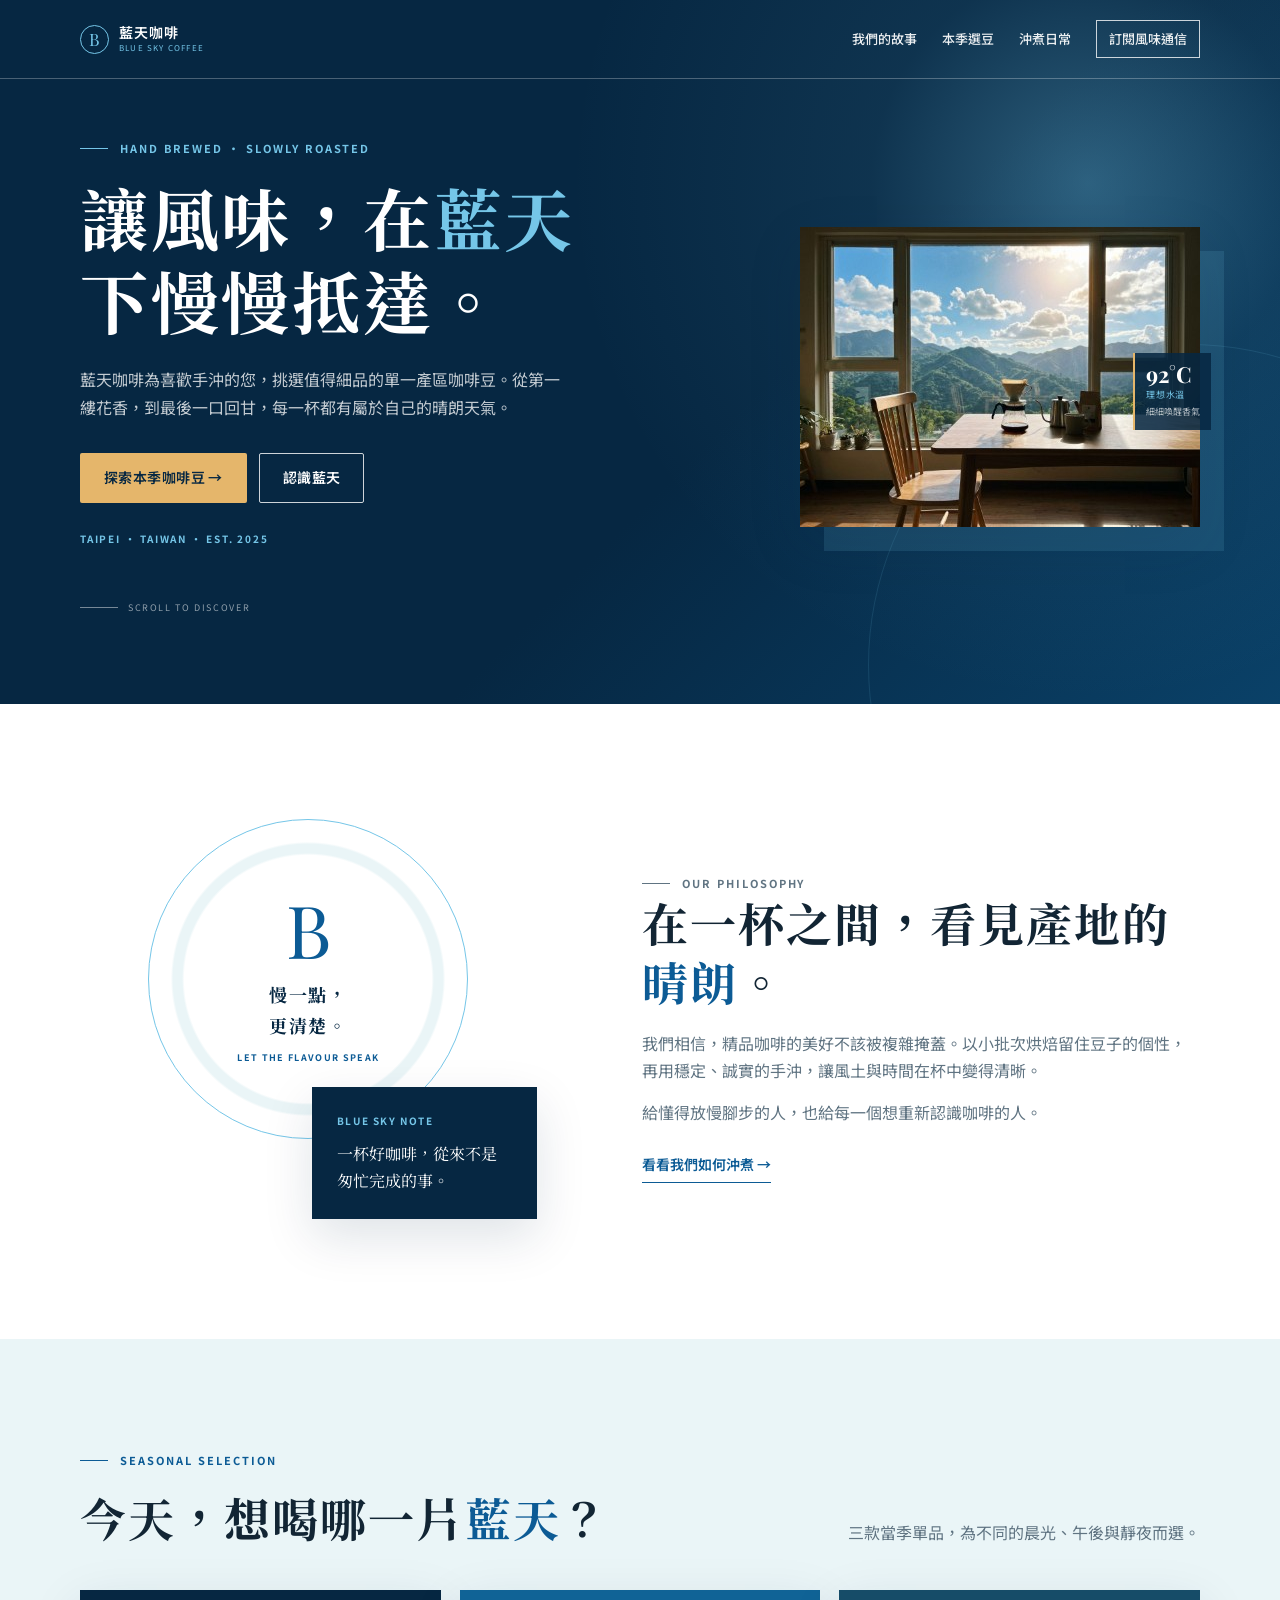
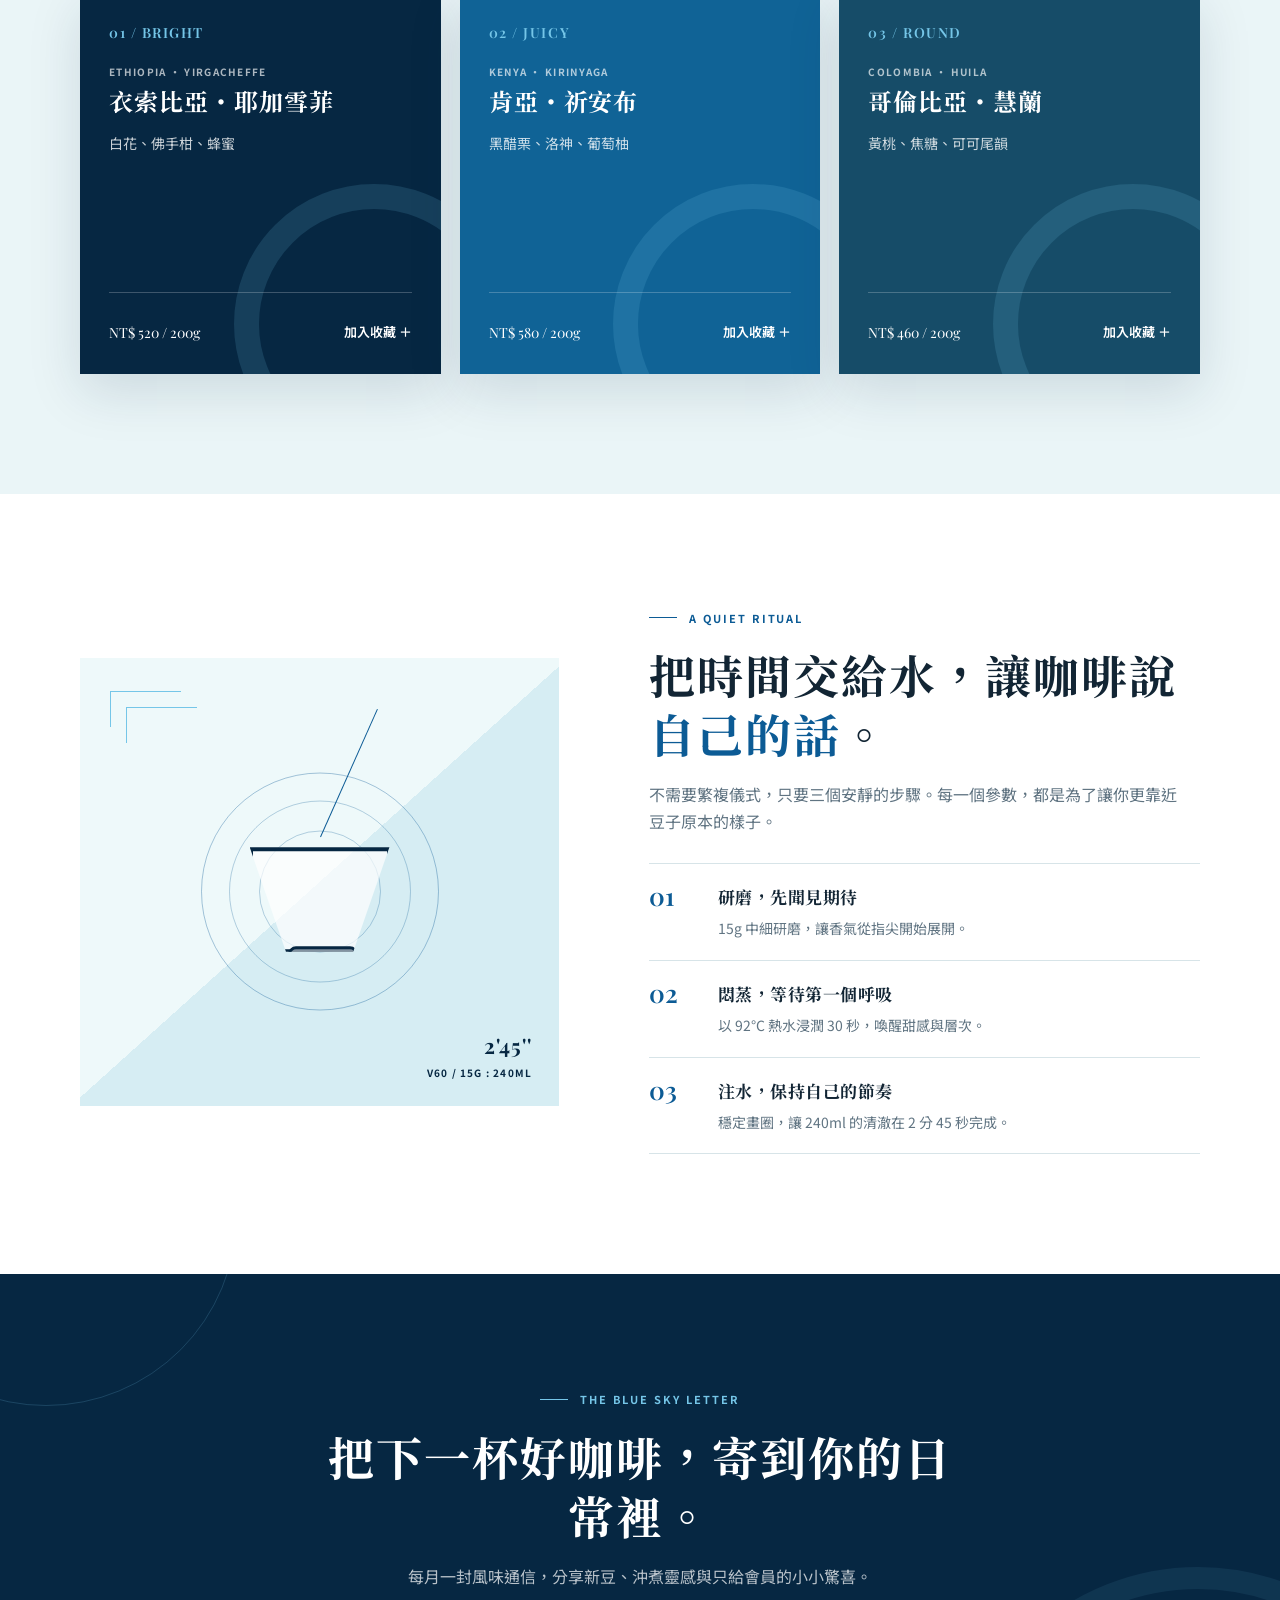
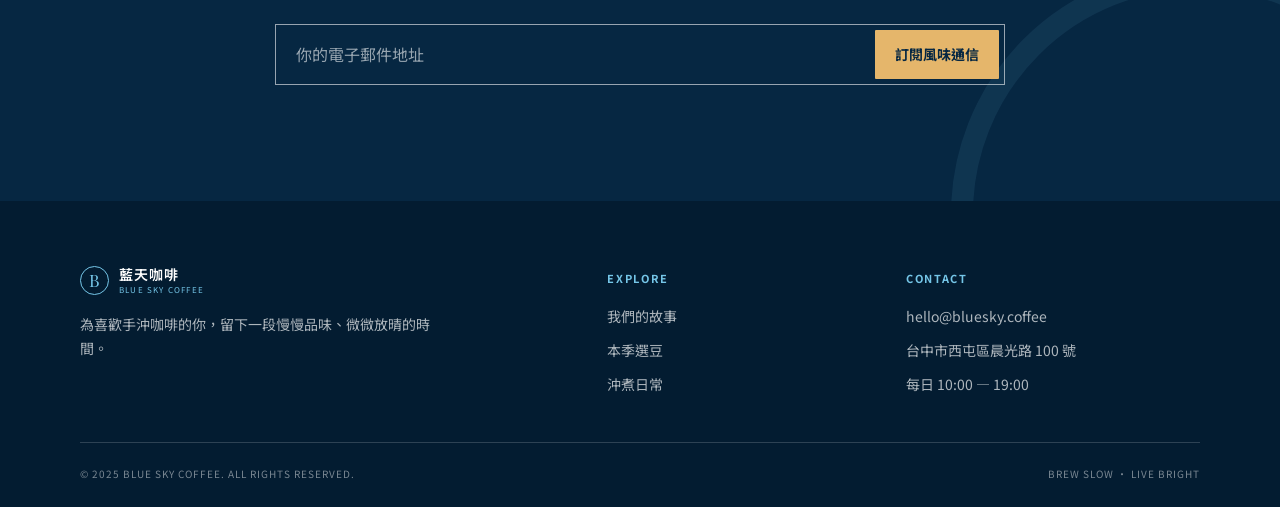
==== onepage1/index.html @ 5dd3803d "Initial commit" ====
<!DOCTYPE html>
<html lang="zh-Hant">
<head>
  <meta charset="UTF-8">
  <meta name="viewport" content="width=device-width, initial-scale=1.0">
  <meta name="description" content="藍天咖啡，為手沖咖啡愛好者挑選當季精品咖啡豆，讓每一杯都清澈、明亮、值得細品。">
  <title>藍天咖啡｜讓風味，慢慢抵達</title>
  <link rel="preconnect" href="https://fonts.googleapis.com">
  <link rel="preconnect" href="https://fonts.gstatic.com" crossorigin>
  <link href="https://fonts.googleapis.com/css2?family=Noto+Sans+TC:wght@400;500;600;700&family=Noto+Serif+TC:wght@500;600;700;900&family=Playfair+Display:ital,wght@0,600;0,700;1,600&display=swap" rel="stylesheet">
  <style>
    :root {
      --navy: #062742;
      --blue: #0c5b95;
      --sky: #75c6e8;
      --mist: #eaf5f7;
      --cream: #fbfaf6;
      --ink: #122534;
      --muted: #607482;
      --line: #d7e4e8;
      --sand: #e5b66b;
      --shadow: 0 18px 50px rgba(6, 39, 66, .13);
    }

    * { box-sizing: border-box; }
    html { scroll-behavior: smooth; }
    body {
      margin: 0;
      background: var(--cream);
      color: var(--ink);
      font-family: "Noto Sans TC", sans-serif;
      font-size: 16px;
      line-height: 1.7;
    }
    a { color: inherit; text-decoration: none; }
    button, input { font: inherit; }
    button { cursor: pointer; }
    :focus-visible { outline: 3px solid var(--sky); outline-offset: 4px; }

    .wrap { width: min(1120px, calc(100% - 48px)); margin-inline: auto; }
    .eyebrow {
      display: flex;
      align-items: center;
      gap: 12px;
      margin: 0 0 18px;
      color: var(--blue);
      font-size: 11px;
      font-weight: 700;
      letter-spacing: .18em;
    }
    .eyebrow::before { width: 28px; height: 1px; background: currentColor; content: ""; }
    .section-title {
      margin: 0;
      font-family: "Noto Serif TC", serif;
      font-size: clamp(30px, 4vw, 46px);
      font-weight: 700;
      letter-spacing: .045em;
      line-height: 1.28;
    }
    .accent { color: var(--blue); }
    .section-copy { margin: 18px 0 0; color: var(--muted); }
    .button, .text-link {
      display: inline-flex;
      align-items: center;
      justify-content: center;
      min-height: 50px;
      padding: 11px 23px;
      border: 1px solid transparent;
      border-radius: 2px;
      font-size: 14px;
      font-weight: 600;
      letter-spacing: .03em;
      transition: background-color .25s ease, color .25s ease, border-color .25s ease, transform .25s ease;
    }
    .button:hover, .text-link:hover { transform: translateY(-2px); }
    .button-primary { background: var(--sand); color: var(--navy); }
    .button-primary:hover { background: #f0ca84; }
    .button-outline { border-color: rgba(255,255,255,.8); color: #fff; }
    .button-outline:hover { background: #fff; color: var(--navy); }

    .site-header {
      position: absolute;
      z-index: 10;
      top: 0;
      left: 0;
      width: 100%;
      border-bottom: 1px solid rgba(255,255,255,.27);
    }
    .navbar {
      display: flex;
      align-items: center;
      justify-content: space-between;
      min-height: 78px;
      gap: 24px;
    }
    .brand { display: inline-flex; align-items: center; gap: 10px; color: #fff; }
    .brand-mark {
      display: grid;
      width: 29px;
      height: 29px;
      place-items: center;
      border: 1px solid var(--sky);
      border-radius: 50%;
      color: var(--sky);
      font-family: "Playfair Display", serif;
      font-size: 17px;
      line-height: 1;
    }
    .brand-copy { display: grid; line-height: 1.1; }
    .brand-copy strong { font-size: 14px; font-weight: 600; letter-spacing: .08em; }
    .brand-copy small { margin-top: 4px; color: var(--sky); font-size: 8px; letter-spacing: .15em; }
    .nav-links { display: flex; align-items: center; gap: 25px; }
    .nav-links a { position: relative; color: rgba(255,255,255,.92); font-size: 13px; font-weight: 500; white-space: nowrap; }
    .nav-links a:not(.nav-cta)::after {
      position: absolute;
      right: 0;
      bottom: -7px;
      width: 0;
      height: 1px;
      background: var(--sky);
      content: "";
      transition: width .25s ease;
    }
    .nav-links a:not(.nav-cta):hover::after { right: auto; left: 0; width: 100%; }
    .nav-links .nav-cta { padding: 7px 12px; border: 1px solid rgba(255,255,255,.78); }
    .nav-links .nav-cta:hover { background: #fff; color: var(--navy); }
    .menu-toggle { display: none; padding: 4px; border: 0; background: transparent; color: #fff; font-size: 24px; line-height: 1; }

    .hero {
      position: relative;
      display: flex;
      min-height: 704px;
      overflow: hidden;
      align-items: stretch;
      background:
        radial-gradient(circle at 85% 26%, rgba(117,198,232,.35) 0, rgba(117,198,232,.08) 18%, transparent 43%),
        linear-gradient(135deg, #062742 0%, #062742 58%, #0a4168 100%);
      color: #fff;
    }
    .hero::after {
      position: absolute;
      z-index: 0;
      right: -18vw;
      bottom: -22vw;
      width: 50vw;
      height: 50vw;
      border: 1px solid rgba(117,198,232,.13);
      border-radius: 50%;
      content: "";
    }
    .hero-grid {
      position: relative;
      z-index: 1;
      display: grid;
      grid-template-columns: 1.02fr .98fr;
      gap: 45px;
      align-items: center;
      padding-top: 122px;
      padding-bottom: 72px;
    }
    .hero-content { max-width: 560px; }
    .hero .eyebrow { color: var(--sky); }
    .hero-title {
      max-width: 540px;
      margin: 0;
      font-family: "Noto Serif TC", serif;
      font-size: clamp(42px, 5.5vw, 68px);
      font-weight: 700;
      letter-spacing: .04em;
      line-height: 1.22;
    }
    .hero-title .sky-word { color: var(--sky); }
    .hero-lede { max-width: 490px; margin: 25px 0 0; color: rgba(255,255,255,.76); }
    .hero-actions { display: flex; flex-wrap: wrap; gap: 12px; margin-top: 32px; }
    .hero-meta { margin: 27px 0 0; color: var(--sky); font-size: 10px; font-weight: 700; letter-spacing: .18em; }
    .scroll-note { display: flex; align-items: center; gap: 10px; margin: 53px 0 0; color: rgba(255,255,255,.55); font-size: 9px; letter-spacing: .18em; }
    .scroll-note::before { width: 38px; height: 1px; background: rgba(255,255,255,.45); content: ""; }

    .hero-art {
      position: relative;
      width: min(100%, 400px);
      height: 300px;
      min-height: 0;
      margin-left: auto;
      overflow: visible;
      aspect-ratio: auto;
      border: 0;
      background: transparent;
      box-shadow: none;
    }
    .hero-photo { width: 400px; height: 300px; object-fit: cover; box-shadow: 24px 24px 0 rgba(117,198,232,.13), var(--shadow); }
    .window-frame { position: absolute; inset: 0; border: 12px solid #e8d4ae; box-shadow: inset 0 0 0 2px rgba(6,39,66,.18); }
    .window-frame::before, .window-frame::after { position: absolute; background: rgba(6,39,66,.25); content: ""; }
    .window-frame::before { top: 0; bottom: 0; left: 49%; width: 4px; }
    .window-frame::after { top: 46%; right: 0; left: 0; height: 4px; }
    .sun { position: absolute; top: 16%; right: 17%; width: 77px; height: 77px; border-radius: 50%; background: #fff2be; box-shadow: 0 0 45px 22px rgba(255,228,150,.42); }
    .mountain { position: absolute; bottom: 28%; width: 75%; height: 36%; clip-path: polygon(0 100%, 35% 15%, 48% 50%, 63% 0, 100% 100%); background: #497b83; opacity: .9; }
    .mountain.one { left: -12%; }
    .mountain.two { right: -27%; bottom: 27%; background: #30616b; transform: scaleX(-1); opacity: .75; }
    .tabletop { position: absolute; right: -8%; bottom: -7%; left: -8%; height: 33%; background: linear-gradient(#643e2e 0%, #3d251e 100%); transform: perspective(200px) rotateX(10deg); }
    .chair { position: absolute; right: 7%; bottom: 18%; width: 100px; height: 112px; border: 12px solid #543126; border-bottom: 0; border-radius: 48px 48px 0 0; opacity: .8; }
    .chair::after { position: absolute; bottom: -75px; left: 14px; width: 8px; height: 75px; background: #543126; box-shadow: 53px 0 #543126; content: ""; }
    .coffee-vessel { position: absolute; bottom: 14%; left: 28%; width: 112px; height: 105px; }
    .coffee-vessel .dripper { position: absolute; top: 0; left: 29px; width: 53px; height: 45px; border: 3px solid #d8e7e1; border-radius: 5px 5px 22px 22px; background: linear-gradient(135deg, rgba(222,246,240,.75), rgba(124,180,181,.2)); clip-path: polygon(0 0, 100% 0, 78% 100%, 22% 100%); }
    .coffee-vessel .carafe { position: absolute; bottom: 0; left: 17px; width: 78px; height: 68px; border: 3px solid #d8e7e1; border-radius: 10px 10px 23px 23px; background: linear-gradient(to top, rgba(56,29,19,.82) 0 38%, rgba(190,228,227,.24) 39%); }
    .coffee-vessel .carafe::before { position: absolute; top: -20px; left: 24px; width: 26px; height: 22px; border: 3px solid #d8e7e1; border-bottom: 0; border-radius: 50% 50% 0 0; content: ""; }
    .steam { position: absolute; bottom: 59%; left: 49%; width: 23px; height: 58px; border-left: 2px solid rgba(255,255,255,.63); border-radius: 50%; transform: rotate(16deg); }
    .steam::after { position: absolute; top: -5px; left: 14px; width: 18px; height: 48px; border-right: 2px solid rgba(255,255,255,.44); border-radius: 50%; content: ""; }
    .art-label { position: absolute; z-index: 3; right: -11px; top: 42%; display: grid; gap: 2px; padding: 10px 11px; border-left: 2px solid var(--sand); background: rgba(6,39,66,.86); color: #fff; }
    .art-label strong { font-family: "Playfair Display", serif; font-size: 22px; line-height: 1; }
    .art-label span { color: var(--sky); font-size: 9px; letter-spacing: .09em; }
    .art-label small { color: rgba(255,255,255,.72); font-size: 9px; }

    .story { padding: 115px 0 120px; background: #fff; }
    .story-grid { display: grid; grid-template-columns: .9fr 1.1fr; gap: clamp(45px, 9vw, 105px); align-items: center; }
    .story-visual { position: relative; min-height: 400px; }
    .story-seal {
      display: grid;
      width: 320px;
      height: 320px;
      place-content: center;
      margin: 0 auto;
      border: 1px solid var(--sky);
      border-radius: 50%;
      background: radial-gradient(circle, #fff 0 55%, #eaf5f7 56% 60%, #fff 61%);
      color: var(--navy);
      text-align: center;
    }
    .story-seal::before { display: block; margin-bottom: 14px; color: var(--blue); content: "B"; font-family: "Playfair Display", serif; font-size: 73px; line-height: 1; }
    .story-seal strong { font-family: "Noto Serif TC", serif; font-size: 18px; letter-spacing: .09em; }
    .story-seal span { margin-top: 10px; color: var(--blue); font-size: 9px; font-weight: 700; letter-spacing: .15em; }
    .note-card { position: absolute; right: 0; bottom: 0; width: min(225px, 57%); padding: 25px; background: var(--navy); color: #fff; box-shadow: var(--shadow); }
    .note-card p:first-child { margin: 0; color: var(--sky); font-size: 10px; font-weight: 700; letter-spacing: .16em; }
    .note-card p:last-child { margin: 12px 0 0; font-family: "Noto Serif TC", serif; font-size: 16px; line-height: 1.65; }
    .story-content p { margin: 19px 0 0; color: var(--muted); }
    .story-content p + p { margin-top: 15px; }
    .underlined-link { display: inline-flex; margin-top: 27px; padding-bottom: 5px; border-bottom: 1px solid var(--blue); color: var(--blue); font-size: 14px; font-weight: 600; transition: gap .2s ease; }
    .underlined-link:hover { gap: 8px; }

    .coffee { padding: 112px 0 120px; background: var(--mist); }
    .coffee-heading { display: flex; align-items: end; justify-content: space-between; gap: 32px; margin-bottom: 43px; }
    .coffee-heading .section-copy { max-width: 365px; }
    .coffee-grid { display: grid; grid-template-columns: repeat(3, 1fr); gap: 19px; }
    .coffee-card {
      position: relative;
      display: flex;
      min-height: 384px;
      overflow: hidden;
      flex-direction: column;
      padding: 31px 29px 25px;
      background: var(--navy);
      color: #fff;
      box-shadow: var(--shadow);
    }
    .coffee-card:nth-child(2) { background: #106396; }
    .coffee-card:nth-child(3) { background: #164c68; }
    .coffee-card::after { position: absolute; right: -73px; bottom: -90px; width: 230px; height: 230px; border: 25px solid rgba(117,198,232,.15); border-radius: 50%; content: ""; }
    .coffee-card > * { position: relative; z-index: 1; }
    .bean-no { margin: 0; color: var(--sky); font-family: "Playfair Display", serif; font-size: 14px; font-weight: 600; letter-spacing: .11em; }
    .origin { margin: 19px 0 5px; color: rgba(255,255,255,.67); font-size: 10px; font-weight: 700; letter-spacing: .13em; }
    .bean-name { margin: 0; font-family: "Noto Serif TC", serif; font-size: 24px; font-weight: 700; letter-spacing: .04em; line-height: 1.35; }
    .flavour { margin: 14px 0 0; color: rgba(255,255,255,.79); font-size: 14px; }
    .coffee-bottom { display: flex; align-items: center; justify-content: space-between; gap: 13px; margin-top: auto; padding-top: 23px; border-top: 1px solid rgba(255,255,255,.22); }
    .price { font-family: "Playfair Display", serif; font-size: 14px; white-space: nowrap; }
    .save-button { padding: 5px 0; border: 0; background: transparent; color: #fff; font-size: 13px; font-weight: 600; white-space: nowrap; transition: color .2s ease; }
    .save-button:hover { color: var(--sand); }

    .brew { padding: 115px 0 120px; background: #fff; }
    .brew-grid { display: grid; grid-template-columns: .93fr 1.07fr; gap: clamp(44px, 7vw, 90px); align-items: center; }
    .brew-art { position: relative; min-height: 448px; overflow: hidden; background: linear-gradient(138deg, #eef9fa 0 50%, #d6edf3 50% 100%); }
    .brew-art::before { position: absolute; top: 33px; left: 30px; width: 70px; height: 35px; border-top: 1px solid var(--sky); border-left: 1px solid var(--sky); content: ""; }
    .brew-art::after { position: absolute; top: 49px; left: 46px; width: 70px; height: 35px; border-top: 1px solid var(--sky); border-left: 1px solid var(--sky); content: ""; }
    .pour-rings { position: absolute; top: 50%; left: 50%; width: 238px; height: 238px; border: 1px solid rgba(12,91,149,.35); border-radius: 50%; transform: translate(-50%,-46%); }
    .pour-rings::before, .pour-rings::after { position: absolute; border: 1px solid rgba(12,91,149,.28); border-radius: 50%; content: ""; }
    .pour-rings::before { inset: 27px; }
    .pour-rings::after { inset: 57px; }
    .pour-line { position: absolute; top: 39px; left: 50%; width: 1px; height: 140px; background: var(--blue); transform: rotate(24deg); transform-origin: bottom; }
    .v60 { position: absolute; top: 50%; left: 50%; width: 140px; height: 105px; border: 3px solid var(--navy); border-top-width: 4px; background: rgba(255,255,255,.7); clip-path: polygon(0 0, 100% 0, 74% 100%, 26% 100%); transform: translate(-50%,-33%); }
    .v60::after { position: absolute; bottom: -61px; left: 35px; width: 64px; height: 58px; border: 3px solid var(--navy); border-radius: 8px 8px 19px 19px; background: linear-gradient(to top, #6c3924 0 31%, rgba(255,255,255,.5) 32%); content: ""; }
    .brew-caption { position: absolute; right: 27px; bottom: 25px; display: grid; color: var(--navy); text-align: right; }
    .brew-caption strong { font-family: "Playfair Display", serif; font-size: 21px; letter-spacing: .05em; }
    .brew-caption span { font-size: 10px; font-weight: 700; letter-spacing: .12em; }
    .brew-content .section-copy { max-width: 530px; }
    .brew-steps { margin-top: 28px; border-top: 1px solid var(--line); }
    .brew-step { display: grid; grid-template-columns: 55px 1fr; gap: 14px; padding: 19px 0; border-bottom: 1px solid var(--line); }
    .step-no { color: var(--blue); font-family: "Playfair Display", serif; font-size: 25px; font-weight: 600; line-height: 1; }
    .brew-step h3 { margin: 0; font-family: "Noto Serif TC", serif; font-size: 17px; letter-spacing: .03em; }
    .brew-step p { margin: 5px 0 0; color: var(--muted); font-size: 14px; }

    .visit { position: relative; overflow: hidden; padding: 116px 0; background: var(--navy); color: #fff; text-align: center; }
    .visit::before, .visit::after { position: absolute; width: 380px; height: 380px; border: 1px solid rgba(117,198,232,.19); border-radius: 50%; content: ""; }
    .visit::before { top: -250px; left: -145px; }
    .visit::after { right: -165px; bottom: -260px; width: 450px; height: 450px; border-width: 22px; opacity: .45; }
    .visit .wrap { position: relative; z-index: 1; max-width: 730px; }
    .visit .eyebrow { justify-content: center; color: var(--sky); }
    .visit .section-title { max-width: 670px; margin-inline: auto; }
    .visit .section-copy { max-width: 535px; margin-inline: auto; color: rgba(255,255,255,.72); }
    .subscribe-form { display: flex; margin: 34px auto 0; padding: 5px; border: 1px solid rgba(255,255,255,.58); }
    .subscribe-form input { min-width: 0; flex: 1; padding: 11px 15px; border: 0; outline: 0; background: transparent; color: #fff; }
    .subscribe-form input::placeholder { color: rgba(255,255,255,.58); }
    .subscribe-form button { min-height: 48px; padding: 10px 20px; border: 0; border-radius: 1px; background: var(--sand); color: var(--navy); font-size: 14px; font-weight: 700; transition: background .2s ease; }
    .subscribe-form button:hover { background: #f1ca83; }

    .site-footer { padding: 65px 0 25px; background: #031c31; color: rgba(255,255,255,.68); }
    .footer-grid { display: grid; grid-template-columns: 1.45fr .75fr .9fr; gap: 54px; padding-bottom: 46px; }
    .footer-brand .brand { margin-bottom: 18px; }
    .footer-brand p { max-width: 355px; margin: 0; font-size: 14px; }
    .footer-heading { margin: 3px 0 17px; color: var(--sky); font-size: 11px; font-weight: 700; letter-spacing: .15em; }
    .footer-links, .footer-contact { display: grid; gap: 10px; font-size: 14px; }
    .footer-links a:hover, .footer-contact a:hover { color: #fff; }
    .footer-bottom { display: flex; justify-content: space-between; gap: 18px; padding-top: 22px; border-top: 1px solid rgba(255,255,255,.17); color: rgba(255,255,255,.47); font-size: 10px; letter-spacing: .1em; }

    .toast {
      position: fixed;
      z-index: 20;
      right: 22px;
      bottom: 22px;
      max-width: min(360px, calc(100% - 44px));
      padding: 13px 18px;
      border-left: 3px solid var(--sand);
      background: var(--navy);
      box-shadow: var(--shadow);
      color: #fff;
      font-size: 14px;
      opacity: 0;
      pointer-events: none;
      transform: translateY(12px);
      transition: opacity .22s ease, transform .22s ease;
    }
    .toast.show { opacity: 1; transform: translateY(0); }
    .reveal { opacity: 0; transform: translateY(18px); transition: opacity .65s ease, transform .65s ease; }
    .reveal.visible { opacity: 1; transform: translateY(0); }

    @media (max-width: 820px) {
      .navbar { position: relative; }
      .menu-toggle { display: block; }
      .nav-links {
        position: absolute;
        top: 100%;
        right: -24px;
        left: -24px;
        display: grid;
        max-height: 0;
        overflow: hidden;
        gap: 0;
        background: #05233c;
        transition: max-height .32s ease;
      }
      .nav-links.open { max-height: 300px; }
      .nav-links a { padding: 12px 24px; border-top: 1px solid rgba(255,255,255,.1); }
      .nav-links .nav-cta { margin: 8px 24px 16px; padding: 9px 12px; text-align: center; }
      .hero { min-height: 710px; }
      .hero-grid { grid-template-columns: 1fr; gap: 17px; padding-top: 112px; }
      .hero-content { max-width: 640px; }
      .scroll-note { margin-top: 29px; }
      .hero-art { width: min(100%, 330px); height: 248px; min-height: 0; max-height: none; margin: 0; }
      .hero-photo { width: 330px; height: 248px; }
      .coffee-grid { grid-template-columns: repeat(2, 1fr); }
      .coffee-card:nth-child(3) { grid-column: span 2; }
      .story-grid, .brew-grid { grid-template-columns: 1fr; }
      .story-visual { max-width: 520px; width: 100%; margin: auto; }
      .brew-art { max-width: 540px; width: 100%; margin: auto; }
      .footer-grid { grid-template-columns: 1fr 1fr; }
      .footer-brand { grid-column: 1 / -1; }
    }

    @media (max-width: 560px) {
      .wrap { width: calc(100% - 34px); }
      .navbar { min-height: 70px; }
      .brand-copy strong { font-size: 13px; }
      .hero { min-height: 680px; }
      .hero-grid { padding-top: 98px; padding-bottom: 34px; }
      .hero-title { font-size: 40px; }
      .hero-lede { margin-top: 16px; font-size: 14px; line-height: 1.7; }
      .hero-actions { margin-top: 23px; }
      .hero-actions .button { flex: 1; padding-inline: 13px; }
      .hero-meta { margin-top: 18px; }
      .hero-art { width: 260px; height: 195px; min-height: 0; max-height: none; }
      .hero-photo { width: 260px; height: 195px; }
      .art-label { display: none; }
      .sun { width: 49px; height: 49px; }
      .coffee-vessel { bottom: 9%; left: 25%; transform: scale(.72); transform-origin: bottom left; }
      .chair { transform: scale(.72); transform-origin: bottom right; }
      .story, .coffee, .brew, .visit { padding: 76px 0; }
      .story-seal { width: 245px; height: 245px; }
      .story-seal::before { margin-bottom: 8px; font-size: 54px; }
      .story-seal strong { font-size: 15px; }
      .story-visual { min-height: 315px; }
      .note-card { width: 185px; padding: 18px; }
      .note-card p:last-child { font-size: 14px; }
      .coffee-heading { display: block; margin-bottom: 30px; }
      .coffee-heading .section-copy { margin-top: 14px; }
      .coffee-grid { grid-template-columns: 1fr; }
      .coffee-card, .coffee-card:nth-child(3) { min-height: 330px; grid-column: auto; }
      .brew-art { min-height: 310px; }
      .pour-rings { width: 185px; height: 185px; }
      .v60 { transform: translate(-50%,-28%) scale(.82); }
      .subscribe-form { display: grid; gap: 6px; padding: 5px; }
      .subscribe-form input, .subscribe-form button { width: 100%; }
      .footer-grid { grid-template-columns: 1fr; gap: 32px; }
      .footer-brand { grid-column: auto; }
      .footer-bottom { display: grid; gap: 9px; }
    }

    @media (prefers-reduced-motion: reduce) {
      html { scroll-behavior: auto; }
      *, *::before, *::after { transition-duration: .01ms !important; animation-duration: .01ms !important; animation-iteration-count: 1 !important; }
      .reveal { opacity: 1; transform: none; }
    }
  </style>
</head>
<body>
  <header class="site-header" id="top">
    <nav class="wrap navbar" aria-label="主要導覽">
      <a class="brand" href="#top" aria-label="回到藍天咖啡首頁">
        <span class="brand-mark" aria-hidden="true">B</span>
        <span class="brand-copy"><strong>藍天咖啡</strong><small>BLUE SKY COFFEE</small></span>
      </a>
      <button class="menu-toggle" type="button" aria-controls="navLinks" aria-expanded="false" aria-label="開啟導覽選單">☰</button>
      <div class="nav-links" id="navLinks">
        <a href="#story">我們的故事</a>
        <a href="#coffee">本季選豆</a>
        <a href="#brew">沖煮日常</a>
        <a class="nav-cta" href="#visit">訂閱風味通信</a>
      </div>
    </nav>
  </header>

  <main>
    <section class="hero" aria-labelledby="heroTitle">
      <div class="wrap hero-grid">
        <div class="hero-content">
          <p class="eyebrow">HAND BREWED · SLOWLY ROASTED</p>
          <h1 class="hero-title" id="heroTitle">讓風味，在<span class="sky-word">藍天</span>下慢慢抵達。</h1>
          <p class="hero-lede">藍天咖啡為喜歡手沖的您，挑選值得細品的單一產區咖啡豆。從第一縷花香，到最後一口回甘，每一杯都有屬於自己的晴朗天氣。</p>
          <div class="hero-actions">
            <a class="button button-primary" href="#coffee">探索本季咖啡豆 →</a>
            <a class="button button-outline" href="#story">認識藍天</a>
          </div>
          <p class="hero-meta">TAIPEI · TAIWAN · EST. 2025</p>
          <p class="scroll-note">SCROLL TO DISCOVER</p>
        </div>

        <div class="hero-art" aria-hidden="true">
          <img class="hero-photo" src="images/hero.jpg" width="400" height="300" alt="">
          <span class="art-label"><strong>92°C</strong><span>理想水溫</span><small>細細喚醒香氣</small></span>
        </div>
      </div>
    </section>

    <section class="story" id="story" aria-labelledby="storyTitle">
      <div class="wrap story-grid">
        <div class="story-visual reveal" aria-hidden="true">
          <div class="story-seal"><strong>慢一點，<br>更清楚。</strong><span>LET THE FLAVOUR SPEAK</span></div>
          <div class="note-card"><p>BLUE SKY NOTE</p><p>一杯好咖啡，從來不是匆忙完成的事。</p></div>
        </div>
        <div class="story-content reveal">
          <p class="eyebrow">OUR PHILOSOPHY</p>
          <h2 class="section-title" id="storyTitle">在一杯之間，看見產地的<span class="accent">晴朗</span>。</h2>
          <p>我們相信，精品咖啡的美好不該被複雜掩蓋。以小批次烘焙留住豆子的個性，再用穩定、誠實的手沖，讓風土與時間在杯中變得清晰。</p>
          <p>給懂得放慢腳步的人，也給每一個想重新認識咖啡的人。</p>
          <a class="underlined-link" href="#brew">看看我們如何沖煮 →</a>
        </div>
      </div>
    </section>

    <section class="coffee" id="coffee" aria-labelledby="coffeeTitle">
      <div class="wrap">
        <div class="coffee-heading reveal">
          <div>
            <p class="eyebrow">SEASONAL SELECTION</p>
            <h2 class="section-title" id="coffeeTitle">今天，想喝哪一片<span class="accent">藍天</span>？</h2>
          </div>
          <p class="section-copy">三款當季單品，為不同的晨光、午後與靜夜而選。</p>
        </div>
        <div class="coffee-grid">
          <article class="coffee-card reveal">
            <p class="bean-no">01 / BRIGHT</p>
            <p class="origin">ETHIOPIA · YIRGACHEFFE</p>
            <h3 class="bean-name">衣索比亞・耶加雪菲</h3>
            <p class="flavour">白花、佛手柑、蜂蜜</p>
            <div class="coffee-bottom"><span class="price">NT$ 520 / 200g</span><button class="save-button" type="button" data-coffee="衣索比亞・耶加雪菲">加入收藏 ＋</button></div>
          </article>
          <article class="coffee-card reveal">
            <p class="bean-no">02 / JUICY</p>
            <p class="origin">KENYA · KIRINYAGA</p>
            <h3 class="bean-name">肯亞・祈安布</h3>
            <p class="flavour">黑醋栗、洛神、葡萄柚</p>
            <div class="coffee-bottom"><span class="price">NT$ 580 / 200g</span><button class="save-button" type="button" data-coffee="肯亞・祈安布">加入收藏 ＋</button></div>
          </article>
          <article class="coffee-card reveal">
            <p class="bean-no">03 / ROUND</p>
            <p class="origin">COLOMBIA · HUILA</p>
            <h3 class="bean-name">哥倫比亞・慧蘭</h3>
            <p class="flavour">黃桃、焦糖、可可尾韻</p>
            <div class="coffee-bottom"><span class="price">NT$ 460 / 200g</span><button class="save-button" type="button" data-coffee="哥倫比亞・慧蘭">加入收藏 ＋</button></div>
          </article>
        </div>
      </div>
    </section>

    <section class="brew" id="brew" aria-labelledby="brewTitle">
      <div class="wrap brew-grid">
        <div class="brew-art reveal" aria-hidden="true">
          <span class="pour-rings"></span><span class="pour-line"></span><span class="v60"></span>
          <span class="brew-caption"><strong>2'45''</strong><span>V60 / 15G : 240ML</span></span>
        </div>
        <div class="brew-content reveal">
          <p class="eyebrow">A QUIET RITUAL</p>
          <h2 class="section-title" id="brewTitle">把時間交給水，讓咖啡說<span class="accent">自己的話</span>。</h2>
          <p class="section-copy">不需要繁複儀式，只要三個安靜的步驟。每一個參數，都是為了讓你更靠近豆子原本的樣子。</p>
          <div class="brew-steps">
            <div class="brew-step"><span class="step-no">01</span><div><h3>研磨，先聞見期待</h3><p>15g 中細研磨，讓香氣從指尖開始展開。</p></div></div>
            <div class="brew-step"><span class="step-no">02</span><div><h3>悶蒸，等待第一個呼吸</h3><p>以 92°C 熱水浸潤 30 秒，喚醒甜感與層次。</p></div></div>
            <div class="brew-step"><span class="step-no">03</span><div><h3>注水，保持自己的節奏</h3><p>穩定畫圈，讓 240ml 的清澈在 2 分 45 秒完成。</p></div></div>
          </div>
        </div>
      </div>
    </section>

    <section class="visit" id="visit" aria-labelledby="visitTitle">
      <div class="wrap reveal">
        <p class="eyebrow">THE BLUE SKY LETTER</p>
        <h2 class="section-title" id="visitTitle">把下一杯好咖啡，寄到你的日常裡。</h2>
        <p class="section-copy">每月一封風味通信，分享新豆、沖煮靈感與只給會員的小小驚喜。</p>
        <form class="subscribe-form" id="subscribeForm">
          <input type="email" aria-label="電子郵件地址" placeholder="你的電子郵件地址" required>
          <button type="submit">訂閱風味通信</button>
        </form>
      </div>
    </section>
  </main>

  <footer class="site-footer">
    <div class="wrap footer-grid">
      <div class="footer-brand">
        <a class="brand" href="#top" aria-label="回到藍天咖啡首頁"><span class="brand-mark" aria-hidden="true">B</span><span class="brand-copy"><strong>藍天咖啡</strong><small>BLUE SKY COFFEE</small></span></a>
        <p>為喜歡手沖咖啡的你，留下一段慢慢品味、微微放晴的時間。</p>
      </div>
      <div>
        <p class="footer-heading">EXPLORE</p>
        <div class="footer-links"><a href="#story">我們的故事</a><a href="#coffee">本季選豆</a><a href="#brew">沖煮日常</a></div>
      </div>
      <div>
        <p class="footer-heading">CONTACT</p>
        <div class="footer-contact"><a href="mailto:hello@bluesky.coffee">hello@bluesky.coffee</a><span>台中市西屯區晨光路 100 號</span><span>每日 10:00 — 19:00</span></div>
      </div>
    </div>
    <div class="wrap footer-bottom"><span>© 2025 BLUE SKY COFFEE. ALL RIGHTS RESERVED.</span><span>BREW SLOW · LIVE BRIGHT</span></div>
  </footer>

  <div class="toast" id="toast" role="status" aria-live="polite"></div>

  <script>
    const menuToggle = document.querySelector('.menu-toggle');
    const navLinks = document.querySelector('.nav-links');
    const toast = document.querySelector('#toast');
    let toastTimer;

    function closeMenu() {
      navLinks.classList.remove('open');
      menuToggle.setAttribute('aria-expanded', 'false');
      menuToggle.setAttribute('aria-label', '開啟導覽選單');
      menuToggle.textContent = '☰';
    }

    menuToggle.addEventListener('click', () => {
      const isOpen = navLinks.classList.toggle('open');
      menuToggle.setAttribute('aria-expanded', String(isOpen));
      menuToggle.setAttribute('aria-label', isOpen ? '關閉導覽選單' : '開啟導覽選單');
      menuToggle.textContent = isOpen ? '×' : '☰';
    });

    navLinks.querySelectorAll('a').forEach(link => link.addEventListener('click', closeMenu));

    function showToast(message) {
      window.clearTimeout(toastTimer);
      toast.textContent = message;
      toast.classList.add('show');
      toastTimer = window.setTimeout(() => toast.classList.remove('show'), 2600);
    }

    document.querySelectorAll('[data-coffee]').forEach(button => {
      button.addEventListener('click', () => showToast(`已將「${button.dataset.coffee}」加入你的收藏。`));
    });

    document.querySelector('#subscribeForm').addEventListener('submit', event => {
      event.preventDefault();
      const form = event.currentTarget;
      if (!form.checkValidity()) return;
      form.reset();
      showToast('謝謝訂閱，下一封晴朗的風味通信即將寄出。');
    });

    const reduceMotion = window.matchMedia('(prefers-reduced-motion: reduce)').matches;
    const revealItems = document.querySelectorAll('.reveal');
    if (reduceMotion || !('IntersectionObserver' in window)) {
      revealItems.forEach(item => item.classList.add('visible'));
    } else {
      const observer = new IntersectionObserver(entries => {
        entries.forEach(entry => {
          if (entry.isIntersecting) {
            entry.target.classList.add('visible');
            observer.unobserve(entry.target);
          }
        });
      }, { threshold: .12 });
      revealItems.forEach(item => observer.observe(item));
    }
  </script>
</body>
</html>
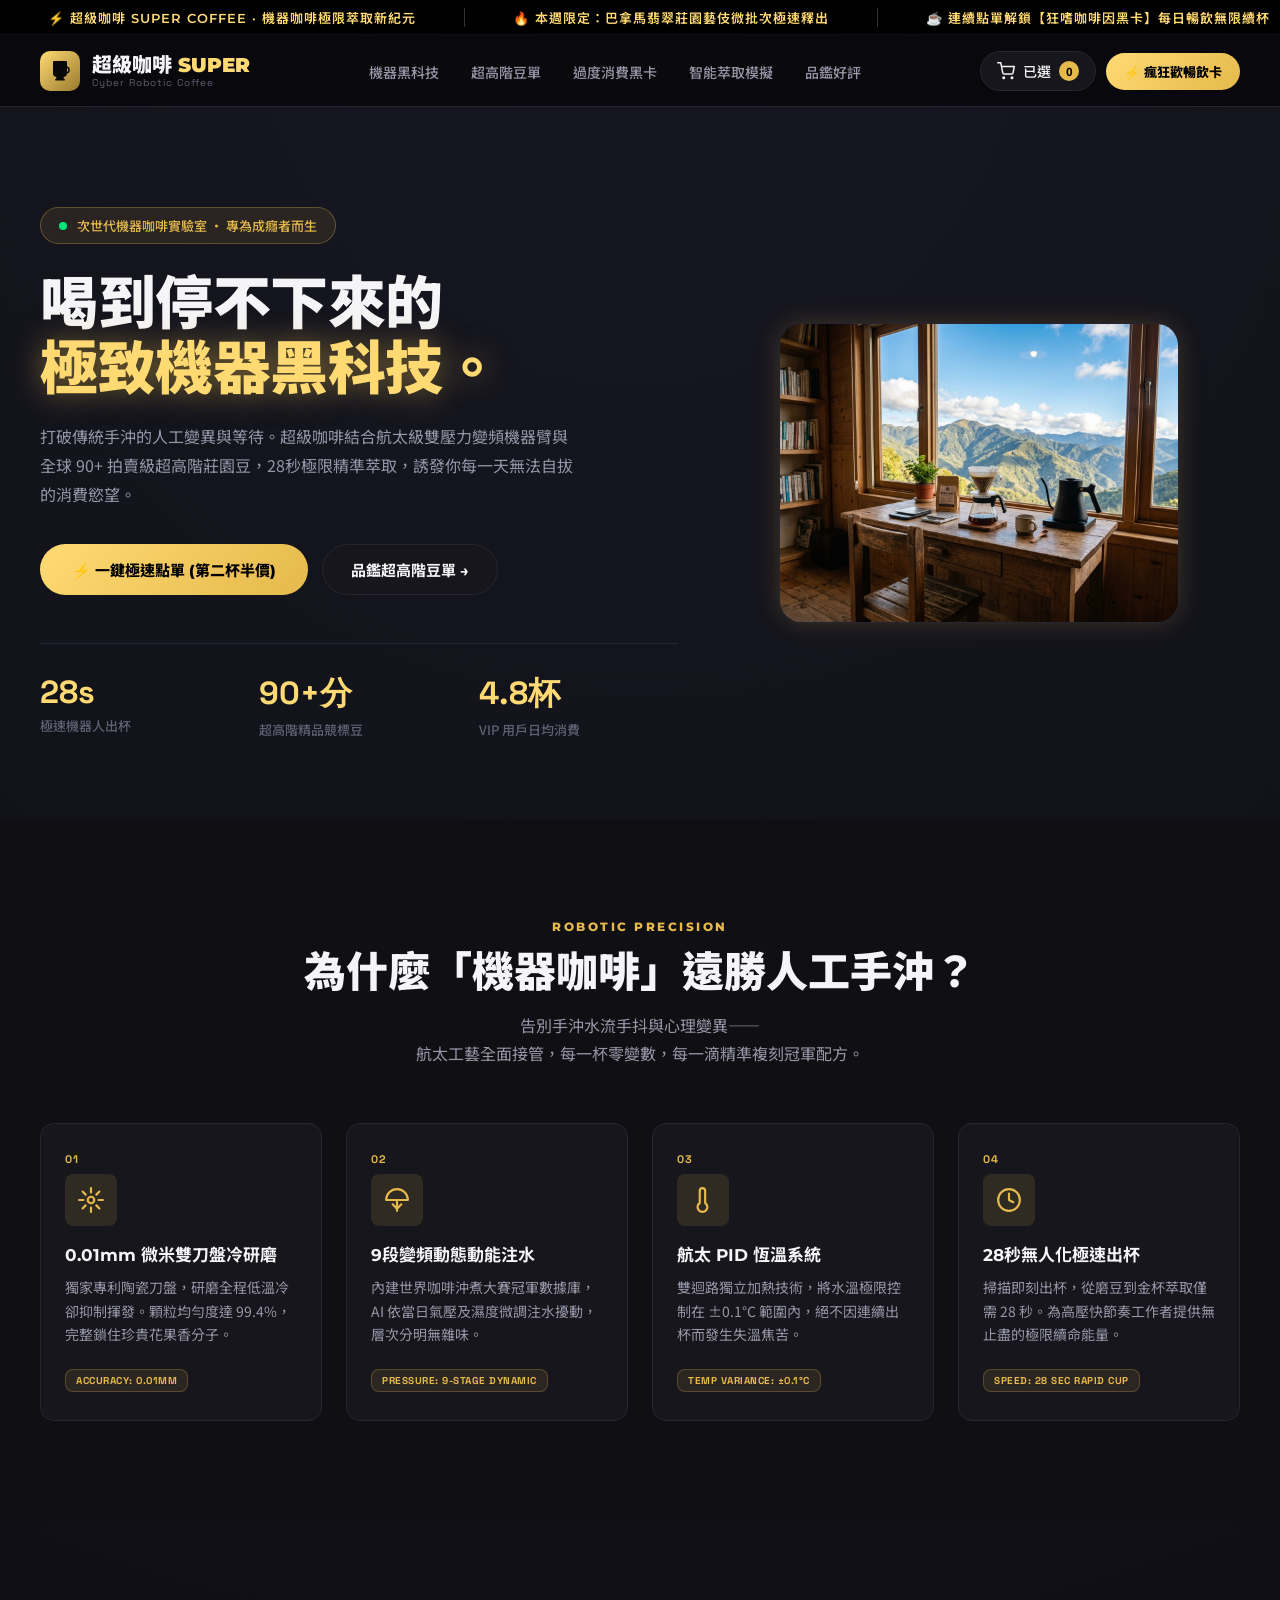
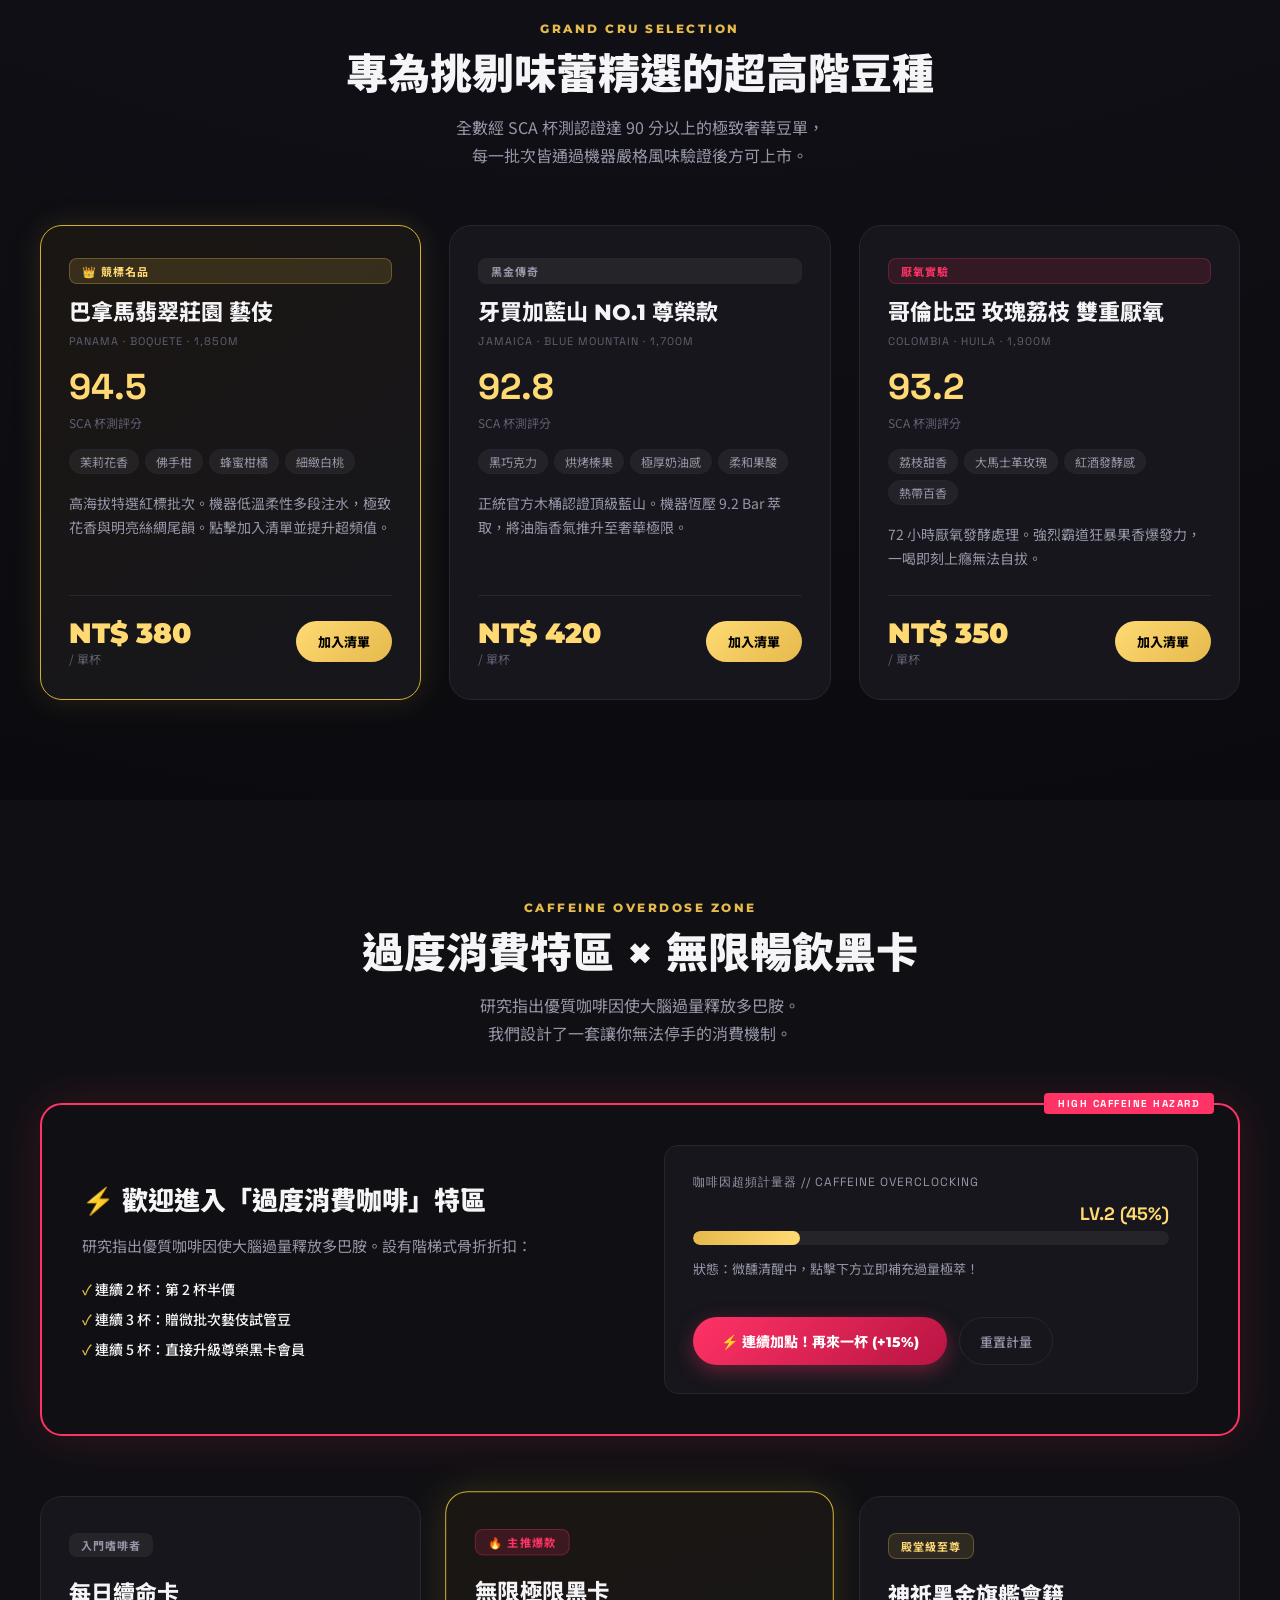
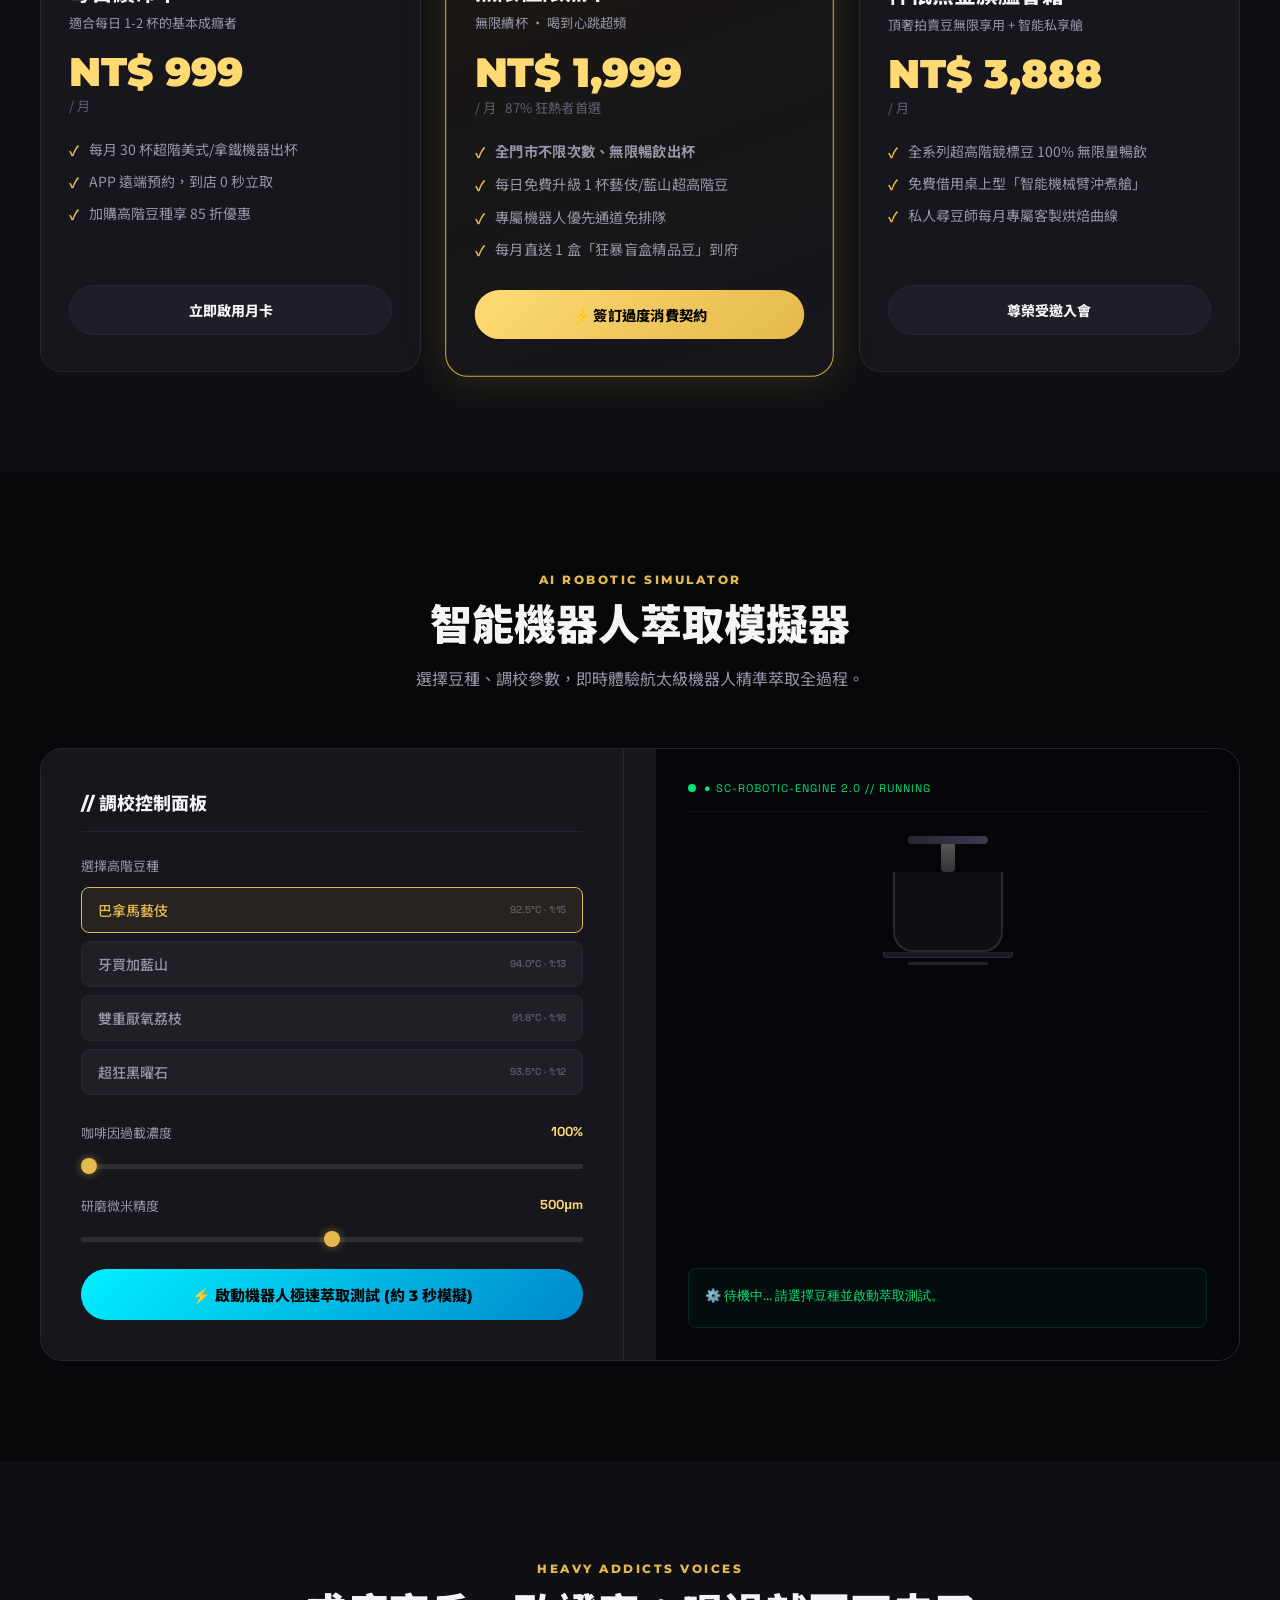
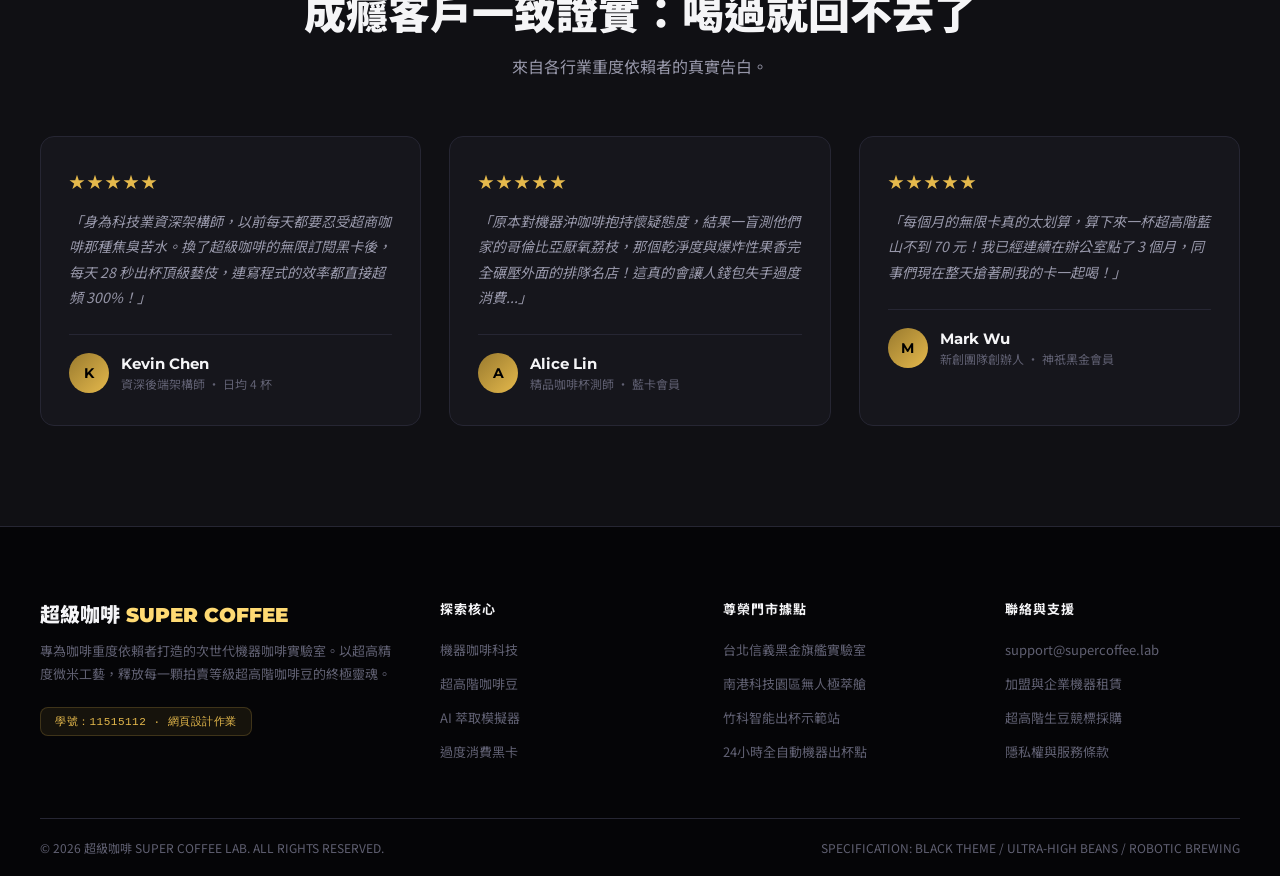
==== commit b136e033: "Implement code changes to enhance functionality and improve performance" ====
--- a/onepage1/index.html
+++ b/onepage1/index.html
@@ -3,610 +3,2486 @@
 <head>
   <meta charset="UTF-8">
   <meta name="viewport" content="width=device-width, initial-scale=1.0">
-  <meta name="description" content="藍天咖啡，為手沖咖啡愛好者挑選當季精品咖啡豆，讓每一杯都清澈、明亮、值得細品。">
-  <title>藍天咖啡｜讓風味，慢慢抵達</title>
+  <title>超級咖啡 SUPER COFFEE ｜ 頂級機器咖啡 × 超高階豆種</title>
+  <meta name="description" content="超級咖啡 SUPER COFFEE：專為重度咖啡愛好者打造的極致黑科技咖啡。航太級機器人極速精準萃取，嚴選超高階頂級豆種，讓您徹底沉溺於極限咖啡因狂潮。">
   <link rel="preconnect" href="https://fonts.googleapis.com">
   <link rel="preconnect" href="https://fonts.gstatic.com" crossorigin>
-  <link href="https://fonts.googleapis.com/css2?family=Noto+Sans+TC:wght@400;500;600;700&family=Noto+Serif+TC:wght@500;600;700;900&family=Playfair+Display:ital,wght@0,600;0,700;1,600&display=swap" rel="stylesheet">
+  <link href="https://fonts.googleapis.com/css2?family=Montserrat:ital,wght@0,300;0,500;0,700;0,900;1,900&family=Noto+Sans+TC:wght@300;400;500;700;900&family=Space+Grotesk:wght@500;700&display=swap" rel="stylesheet">
   <style>
+    /* ================================
+       0. CSS VARIABLES & RESET
+    ================================ */
     :root {
-      --navy: #062742;
-      --blue: #0c5b95;
-      --sky: #75c6e8;
-      --mist: #eaf5f7;
-      --cream: #fbfaf6;
-      --ink: #122534;
-      --muted: #607482;
-      --line: #d7e4e8;
-      --sand: #e5b66b;
-      --shadow: 0 18px 50px rgba(6, 39, 66, .13);
-    }
-
-    * { box-sizing: border-box; }
-    html { scroll-behavior: smooth; }
+      --bg-pitch:          #08080a;
+      --bg-surface:        #101014;
+      --bg-card:           #16161c;
+      --bg-card-hover:     #1e1e26;
+      --border-subtle:     #262633;
+      --border-glow:       #d4af37;
+      --accent-gold:       #e5b94c;
+      --accent-gold-bright:#ffda73;
+      --accent-gold-dim:   #997a2e;
+      --accent-cyber-cyan: #00f0ff;
+      --accent-red:        #ff3366;
+      --text-main:         #f5f5f7;
+      --text-muted:        #9696a8;
+      --text-dim:          #606072;
+      --radius-sm:         8px;
+      --radius-md:         14px;
+      --radius-lg:         22px;
+      --shadow-glow:       0 0 25px rgba(229, 185, 76, 0.2);
+      --shadow-neon:       0 0 35px rgba(0, 240, 255, 0.25);
+      --font-heading:      'Montserrat', 'Noto Sans TC', sans-serif;
+      --font-body:         'Noto Sans TC', sans-serif;
+      --font-mono:         'Space Grotesk', monospace;
+    }
+
+    * { box-sizing: border-box; margin: 0; padding: 0; }
+
+    html {
+      scroll-behavior: smooth;
+      background-color: var(--bg-pitch);
+      color: var(--text-main);
+    }
+
+    /* Custom Scrollbar */
+    ::-webkit-scrollbar { width: 8px; background: #09090b; }
+    ::-webkit-scrollbar-thumb { background: #2b2b3a; border-radius: 4px; }
+    ::-webkit-scrollbar-thumb:hover { background: var(--accent-gold); }
+
     body {
-      margin: 0;
-      background: var(--cream);
-      color: var(--ink);
-      font-family: "Noto Sans TC", sans-serif;
+      font-family: var(--font-body);
+      background: radial-gradient(circle at 50% 0%, #171722 0%, var(--bg-pitch) 55%);
+      min-height: 100vh;
+    }
+
+    .container {
+      width: min(1200px, calc(100% - 40px));
+      margin: 0 auto;
+    }
+
+    /* ================================
+       BUTTONS
+    ================================ */
+    .btn-primary {
+      display: inline-flex;
+      align-items: center;
+      gap: 8px;
+      background: linear-gradient(135deg, var(--accent-gold-bright) 0%, var(--accent-gold) 100%);
+      color: #000;
+      font-family: var(--font-heading);
+      font-weight: 800;
+      font-size: 15px;
+      border: none;
+      border-radius: 40px;
+      padding: 15px 32px;
+      cursor: pointer;
+      transition: all 0.3s ease;
+      text-decoration: none;
+    }
+    .btn-primary:hover {
+      transform: translateY(-3px) scale(1.02);
+      box-shadow: 0 12px 36px rgba(229, 185, 76, 0.55);
+    }
+
+    .btn-secondary {
+      display: inline-flex;
+      align-items: center;
+      gap: 8px;
+      background: var(--bg-card);
+      color: var(--text-main);
+      font-family: var(--font-heading);
+      font-weight: 700;
+      font-size: 15px;
+      border: 1px solid var(--border-subtle);
+      border-radius: 40px;
+      padding: 14px 28px;
+      cursor: pointer;
+      transition: all 0.3s ease;
+      text-decoration: none;
+    }
+    .btn-secondary:hover {
+      background: #1e1e26;
+      border-color: var(--accent-gold);
+      color: #fff;
+    }
+
+    .btn-caffeine-surge, .btn-overdose-boost {
+      display: inline-flex;
+      align-items: center;
+      gap: 8px;
+      background: linear-gradient(135deg, #ff3366 0%, #b81442 100%);
+      color: #fff;
+      font-family: var(--font-heading);
+      font-weight: 800;
+      font-size: 14px;
+      border: none;
+      border-radius: 40px;
+      padding: 14px 28px;
+      cursor: pointer;
+      transition: all 0.3s ease;
+      box-shadow: 0 6px 20px rgba(255, 51, 102, 0.35);
+    }
+    .btn-caffeine-surge:hover, .btn-overdose-boost:hover {
+      transform: translateY(-2px) scale(1.03);
+      box-shadow: 0 12px 30px rgba(255, 51, 102, 0.55);
+    }
+
+    .btn-start-brew {
+      display: inline-flex;
+      align-items: center;
+      gap: 8px;
+      background: linear-gradient(135deg, #00f0ff 0%, #0088cc 100%);
+      color: #000;
+      font-family: var(--font-heading);
+      font-weight: 800;
+      font-size: 15px;
+      border: none;
+      border-radius: 40px;
+      padding: 15px 32px;
+      cursor: pointer;
+      transition: all 0.3s ease;
+      width: 100%;
+      justify-content: center;
+    }
+    .btn-start-brew:hover {
+      transform: translateY(-3px);
+      box-shadow: var(--shadow-neon);
+    }
+    .btn-start-brew:disabled {
+      opacity: 0.5;
+      cursor: not-allowed;
+      transform: none;
+    }
+
+    /* Eyebrow */
+    .eyebrow {
+      font-family: var(--font-heading);
+      font-weight: 800;
+      font-size: 12px;
+      letter-spacing: 2.5px;
+      text-transform: uppercase;
+      color: var(--accent-gold);
+      margin-bottom: 12px;
+      display: block;
+    }
+
+    .section-title {
+      font-family: var(--font-heading);
+      font-weight: 900;
+      font-size: clamp(28px, 3.8vw, 42px);
+      line-height: 1.25;
+      text-align: center;
+      color: var(--text-main);
+    }
+
+    .section-subtitle {
+      text-align: center;
+      color: var(--text-muted);
       font-size: 16px;
-      line-height: 1.7;
-    }
-    a { color: inherit; text-decoration: none; }
-    button, input { font: inherit; }
-    button { cursor: pointer; }
-    :focus-visible { outline: 3px solid var(--sky); outline-offset: 4px; }
-
-    .wrap { width: min(1120px, calc(100% - 48px)); margin-inline: auto; }
-    .eyebrow {
+      line-height: 1.75;
+      margin-top: 12px;
+    }
+
+    .section-header {
+      text-align: center;
+      margin-bottom: 56px;
+    }
+
+    .glow-gold {
+      color: var(--accent-gold-bright);
+      text-shadow: 0 0 30px rgba(229, 185, 76, 0.5);
+    }
+
+    /* ================================
+       1. TICKER BAR
+    ================================ */
+    .ticker-bar {
+      background: #000;
+      height: 35px;
+      overflow: hidden;
+      display: flex;
+      align-items: center;
+      border-bottom: 1px solid #111;
+    }
+
+    .ticker-content {
+      display: flex;
+      white-space: nowrap;
+      animation: tickerRun 32s linear infinite;
+      color: var(--accent-gold-bright);
+      font-family: var(--font-heading);
+      font-weight: 600;
+      font-size: 13px;
+      letter-spacing: 1px;
+      gap: 0;
+    }
+
+    .ticker-item {
+      padding: 0 48px;
+      border-right: 1px solid #333;
+    }
+
+    @keyframes tickerRun {
+      0%   { transform: translateX(0); }
+      100% { transform: translateX(-50%); }
+    }
+
+    /* ================================
+       2. STICKY HEADER
+    ================================ */
+    header {
+      position: sticky;
+      top: 0;
+      z-index: 1000;
+      background: rgba(8, 8, 10, 0.82);
+      backdrop-filter: blur(16px);
+      -webkit-backdrop-filter: blur(16px);
+      border-bottom: 1px solid var(--border-subtle);
+      height: 72px;
+    }
+
+    .nav-inner {
+      display: flex;
+      align-items: center;
+      justify-content: space-between;
+      height: 72px;
+      gap: 20px;
+    }
+
+    /* Logo */
+    .logo {
       display: flex;
       align-items: center;
       gap: 12px;
-      margin: 0 0 18px;
-      color: var(--blue);
+      text-decoration: none;
+      flex-shrink: 0;
+    }
+
+    .logo-icon {
+      width: 40px;
+      height: 40px;
+      border-radius: 10px;
+      background: linear-gradient(135deg, var(--accent-gold-bright), var(--accent-gold-dim));
+      display: flex;
+      align-items: center;
+      justify-content: center;
+      flex-shrink: 0;
+    }
+
+    .logo-text .brand-main {
+      font-family: var(--font-heading);
+      font-weight: 900;
+      font-size: 20px;
+      color: var(--text-main);
+      line-height: 1.1;
+    }
+
+    .logo-text .brand-main span {
+      color: var(--accent-gold-bright);
+    }
+
+    .logo-text .brand-sub {
+      font-family: var(--font-mono);
+      font-size: 10px;
+      color: var(--text-dim);
+      letter-spacing: 1px;
+    }
+
+    /* Desktop Nav */
+    .desktop-nav {
+      display: flex;
+      align-items: center;
+      gap: 8px;
+      list-style: none;
+    }
+
+    .desktop-nav a {
+      color: var(--text-muted);
+      text-decoration: none;
+      font-family: var(--font-body);
+      font-weight: 500;
+      font-size: 14px;
+      padding: 6px 12px;
+      border-radius: 8px;
+      transition: all 0.2s;
+    }
+
+    .desktop-nav a:hover {
+      color: var(--text-main);
+      background: rgba(255,255,255,0.06);
+    }
+
+    /* Nav Actions */
+    .nav-actions {
+      display: flex;
+      align-items: center;
+      gap: 10px;
+      flex-shrink: 0;
+    }
+
+    .cart-trigger-btn {
+      display: flex;
+      align-items: center;
+      gap: 8px;
+      background: var(--bg-card);
+      border: 1px solid var(--border-subtle);
+      color: var(--text-main);
+      font-family: var(--font-body);
+      font-weight: 500;
+      font-size: 14px;
+      padding: 9px 16px;
+      border-radius: 40px;
+      cursor: pointer;
+      transition: all 0.2s;
+    }
+
+    .cart-trigger-btn:hover {
+      border-color: var(--accent-gold);
+      color: var(--accent-gold);
+    }
+
+    .cart-badge {
+      background: var(--accent-gold);
+      color: #000;
+      font-weight: 800;
+      font-size: 11px;
+      border-radius: 50%;
+      width: 20px;
+      height: 20px;
+      display: inline-flex;
+      align-items: center;
+      justify-content: center;
+    }
+
+    .vip-button {
+      background: linear-gradient(135deg, var(--accent-gold-bright), var(--accent-gold));
+      color: #000;
+      font-family: var(--font-heading);
+      font-weight: 800;
+      font-size: 13px;
+      border: none;
+      border-radius: 40px;
+      padding: 9px 18px;
+      cursor: pointer;
+      transition: all 0.3s;
+    }
+
+    .vip-button:hover {
+      transform: translateY(-2px);
+      box-shadow: var(--shadow-glow);
+    }
+
+    /* ================================
+       3. HERO SECTION
+    ================================ */
+    .hero-section {
+      padding: 100px 0 80px;
+      position: relative;
+      overflow: hidden;
+    }
+
+    .hero-grid {
+      display: grid;
+      grid-template-columns: 1.1fr 0.9fr;
+      gap: 40px;
+      align-items: center;
+    }
+
+    .hero-tag {
+      display: inline-flex;
+      align-items: center;
+      gap: 10px;
+      background: rgba(229, 185, 76, 0.1);
+      border: 1px solid rgba(229, 185, 76, 0.3);
+      border-radius: 40px;
+      padding: 8px 18px;
+      font-family: var(--font-body);
+      font-size: 13px;
+      font-weight: 500;
+      color: var(--accent-gold);
+      margin-bottom: 28px;
+    }
+
+    .pulse-dot {
+      width: 8px;
+      height: 8px;
+      background: #00e676;
+      border-radius: 50%;
+      animation: pulseDot 1.5s ease-in-out infinite;
+      flex-shrink: 0;
+    }
+
+    @keyframes pulseDot {
+      0%, 100% { box-shadow: 0 0 0 0 rgba(0, 230, 118, 0.6); }
+      50%       { box-shadow: 0 0 0 6px rgba(0, 230, 118, 0); }
+    }
+
+    .hero-h1 {
+      font-family: var(--font-heading);
+      font-weight: 900;
+      font-size: clamp(38px, 5.2vw, 58px);
+      line-height: 1.12;
+      letter-spacing: -0.5px;
+      color: var(--text-main);
+      margin-bottom: 20px;
+    }
+
+    .hero-lead {
+      color: var(--text-muted);
+      font-size: 16px;
+      line-height: 1.8;
+      margin-bottom: 36px;
+      max-width: 540px;
+    }
+
+    .hero-cta-group {
+      display: flex;
+      gap: 14px;
+      flex-wrap: wrap;
+      margin-bottom: 48px;
+    }
+
+    /* Hero Stats */
+    .hero-stats {
+      display: grid;
+      grid-template-columns: repeat(3, 1fr);
+      gap: 20px;
+      border-top: 1px solid var(--border-subtle);
+      padding-top: 28px;
+    }
+
+    .stat-item {
+      display: flex;
+      flex-direction: column;
+      gap: 4px;
+    }
+
+    .stat-value {
+      font-family: var(--font-mono);
+      font-weight: 700;
+      font-size: 32px;
+      color: var(--accent-gold-bright);
+    }
+
+    .stat-label {
+      font-size: 13px;
+      color: var(--text-dim);
+      font-weight: 500;
+    }
+
+    /* Hero Right */
+    .hero-right {
+      display: flex;
+      justify-content: center;
+      align-items: center;
+    }
+
+    .hero-right img {
+      width: 400px;
+      height: 300px;
+      object-fit: cover;
+      border-radius: var(--radius-lg);
+      border: 1px solid var(--border-subtle);
+      box-shadow: var(--shadow-glow);
+    }
+
+    /* ================================
+       4. MACHINE TECH SECTION
+    ================================ */
+    .machine-tech-section {
+      padding: 100px 0;
+      background: var(--bg-surface);
+    }
+
+    .tech-grid {
+      display: grid;
+      grid-template-columns: repeat(4, 1fr);
+      gap: 24px;
+    }
+
+    .tech-card {
+      background: var(--bg-card);
+      border: 1px solid var(--border-subtle);
+      border-radius: var(--radius-md);
+      padding: 28px 24px;
+      transition: all 0.3s ease;
+      cursor: default;
+    }
+
+    .tech-card:hover {
+      transform: translateY(-6px);
+      border-color: var(--accent-gold);
+      box-shadow: var(--shadow-glow);
+    }
+
+    .tech-card:hover .tech-icon-wrap {
+      background: var(--accent-gold);
+    }
+
+    .tech-icon-wrap {
+      width: 52px;
+      height: 52px;
+      border-radius: var(--radius-sm);
+      background: rgba(229, 185, 76, 0.12);
+      display: flex;
+      align-items: center;
+      justify-content: center;
+      margin-bottom: 18px;
+      transition: background 0.3s;
+    }
+
+    .tech-num {
+      font-family: var(--font-mono);
       font-size: 11px;
       font-weight: 700;
-      letter-spacing: .18em;
-    }
-    .eyebrow::before { width: 28px; height: 1px; background: currentColor; content: ""; }
-    .section-title {
-      margin: 0;
-      font-family: "Noto Serif TC", serif;
-      font-size: clamp(30px, 4vw, 46px);
+      color: var(--accent-gold);
+      letter-spacing: 1px;
+      margin-bottom: 8px;
+    }
+
+    .tech-card h3 {
+      font-family: var(--font-heading);
       font-weight: 700;
-      letter-spacing: .045em;
-      line-height: 1.28;
-    }
-    .accent { color: var(--blue); }
-    .section-copy { margin: 18px 0 0; color: var(--muted); }
-    .button, .text-link {
-      display: inline-flex;
-      align-items: center;
+      font-size: 17px;
+      color: var(--text-main);
+      margin-bottom: 10px;
+      line-height: 1.3;
+    }
+
+    .tech-card p {
+      font-size: 14px;
+      color: var(--text-muted);
+      line-height: 1.7;
+      margin-bottom: 18px;
+    }
+
+    .tech-spec-tag {
+      display: inline-block;
+      font-family: var(--font-mono);
+      font-size: 10px;
+      font-weight: 700;
+      color: var(--accent-gold);
+      background: rgba(229, 185, 76, 0.1);
+      border: 1px solid rgba(229, 185, 76, 0.25);
+      border-radius: var(--radius-sm);
+      padding: 4px 10px;
+      letter-spacing: 0.5px;
+    }
+
+    /* ================================
+       5. BEANS SECTION
+    ================================ */
+    .beans-section {
+      padding: 100px 0;
+    }
+
+    .beans-grid {
+      display: grid;
+      grid-template-columns: repeat(3, 1fr);
+      gap: 28px;
+    }
+
+    .bean-card {
+      background: var(--bg-card);
+      border: 1px solid var(--border-subtle);
+      border-radius: var(--radius-lg);
+      padding: 32px 28px;
+      transition: all 0.35s ease;
+      display: flex;
+      flex-direction: column;
+    }
+
+    .bean-card:hover {
+      transform: translateY(-5px);
+      box-shadow: var(--shadow-glow);
+    }
+
+    .bean-card.featured {
+      border-color: var(--border-glow);
+      background: linear-gradient(145deg, #1a1612, var(--bg-card));
+      box-shadow: 0 0 30px rgba(212, 175, 55, 0.15);
+    }
+
+    .bean-badge {
+      display: inline-block;
+      font-family: var(--font-heading);
+      font-weight: 700;
+      font-size: 11px;
+      letter-spacing: 1px;
+      border-radius: var(--radius-sm);
+      padding: 4px 12px;
+      margin-bottom: 16px;
+    }
+
+    .bean-badge.gold {
+      background: rgba(229, 185, 76, 0.15);
+      color: var(--accent-gold-bright);
+      border: 1px solid rgba(229, 185, 76, 0.3);
+    }
+
+    .bean-badge.dark {
+      background: rgba(255, 255, 255, 0.06);
+      color: var(--text-muted);
+      border: 1px solid var(--border-subtle);
+    }
+
+    .bean-badge.red {
+      background: rgba(255, 51, 102, 0.12);
+      color: var(--accent-red);
+      border: 1px solid rgba(255, 51, 102, 0.25);
+    }
+
+    .bean-card h3 {
+      font-family: var(--font-heading);
+      font-weight: 800;
+      font-size: 22px;
+      color: var(--text-main);
+      margin-bottom: 8px;
+      line-height: 1.2;
+    }
+
+    .bean-origin {
+      font-family: var(--font-mono);
+      font-size: 11px;
+      color: var(--text-dim);
+      letter-spacing: 1px;
+      margin-bottom: 16px;
+    }
+
+    .bean-score {
+      font-family: var(--font-mono);
+      font-weight: 700;
+      font-size: 36px;
+      color: var(--accent-gold-bright);
+      margin-bottom: 4px;
+    }
+
+    .bean-score-label {
+      font-size: 12px;
+      color: var(--text-dim);
+      margin-bottom: 18px;
+    }
+
+    .bean-flavors {
+      display: flex;
+      flex-wrap: wrap;
+      gap: 6px;
+      margin-bottom: 18px;
+    }
+
+    .flavor-tag {
+      background: rgba(255,255,255,0.05);
+      border: 1px solid var(--border-subtle);
+      border-radius: 20px;
+      font-size: 12px;
+      color: var(--text-muted);
+      padding: 3px 10px;
+    }
+
+    .bean-desc {
+      font-size: 14px;
+      color: var(--text-muted);
+      line-height: 1.7;
+      margin-bottom: 24px;
+      flex: 1;
+    }
+
+    .bean-footer {
+      display: flex;
+      align-items: center;
+      justify-content: space-between;
+      border-top: 1px solid var(--border-subtle);
+      padding-top: 20px;
+      margin-top: auto;
+    }
+
+    .bean-price {
+      font-family: var(--font-heading);
+      font-weight: 900;
+      font-size: 28px;
+      color: var(--accent-gold-bright);
+    }
+
+    .bean-price-unit {
+      font-size: 12px;
+      color: var(--text-dim);
+      font-weight: 400;
+      display: block;
+    }
+
+    /* ================================
+       6. OVERDOSE SECTION
+    ================================ */
+    .overdose-section {
+      padding: 100px 0;
+      background: var(--bg-surface);
+    }
+
+    .overdose-hero-box {
+      border: 2px solid var(--accent-red);
+      border-radius: var(--radius-lg);
+      padding: 40px;
+      box-shadow: 0 0 50px rgba(255, 51, 102, 0.15);
+      margin-bottom: 60px;
+      display: grid;
+      grid-template-columns: 1fr 1fr;
+      gap: 48px;
+      align-items: center;
+      position: relative;
+    }
+
+    .overdose-hazard-badge {
+      position: absolute;
+      top: -12px;
+      right: 24px;
+      background: var(--accent-red);
+      color: #fff;
+      font-family: var(--font-mono);
+      font-weight: 700;
+      font-size: 10px;
+      letter-spacing: 1.5px;
+      padding: 4px 14px;
+      border-radius: 4px;
+    }
+
+    .overdose-left h3 {
+      font-family: var(--font-heading);
+      font-weight: 900;
+      font-size: 26px;
+      color: var(--text-main);
+      margin-bottom: 16px;
+    }
+
+    .overdose-left p {
+      font-size: 15px;
+      color: var(--text-muted);
+      line-height: 1.75;
+      margin-bottom: 20px;
+    }
+
+    .overdose-perks {
+      list-style: none;
+      display: flex;
+      flex-direction: column;
+      gap: 10px;
+    }
+
+    .overdose-perks li {
+      font-size: 14px;
+      color: var(--text-main);
+      font-weight: 500;
+    }
+
+    .overdose-perks li span {
+      color: var(--accent-gold);
+    }
+
+    /* Meter */
+    .meter-container {
+      background: var(--bg-card);
+      border: 1px solid var(--border-subtle);
+      border-radius: var(--radius-md);
+      padding: 28px;
+    }
+
+    .meter-header {
+      display: flex;
+      justify-content: space-between;
+      align-items: center;
+      margin-bottom: 10px;
+    }
+
+    .meter-label {
+      font-family: var(--font-mono);
+      font-size: 12px;
+      color: var(--text-muted);
+      letter-spacing: 1px;
+    }
+
+    #overdoseLevelText {
+      font-family: var(--font-mono);
+      font-weight: 700;
+      font-size: 18px;
+      color: var(--accent-gold-bright);
+    }
+
+    .progress-bar-track {
+      height: 14px;
+      background: rgba(255,255,255,0.06);
+      border-radius: 99px;
+      overflow: hidden;
+      margin-bottom: 14px;
+    }
+
+    #overdoseBar {
+      height: 100%;
+      width: 22.5%; /* 45/200 * 100% */
+      background: linear-gradient(90deg, var(--accent-gold), var(--accent-gold-bright));
+      border-radius: 99px;
+      transition: width 0.6s ease, background 0.6s ease;
+    }
+
+    #meterMsg {
+      font-size: 13px;
+      color: var(--text-muted);
+      line-height: 1.6;
+      margin-bottom: 20px;
+      min-height: 38px;
+    }
+
+    .meter-buttons {
+      display: flex;
+      gap: 12px;
+      flex-wrap: wrap;
+    }
+
+    .btn-reset {
+      background: transparent;
+      border: 1px solid var(--border-subtle);
+      color: var(--text-muted);
+      font-family: var(--font-body);
+      font-weight: 500;
+      font-size: 13px;
+      border-radius: 40px;
+      padding: 10px 20px;
+      cursor: pointer;
+      transition: all 0.2s;
+    }
+    .btn-reset:hover {
+      border-color: var(--text-muted);
+      color: var(--text-main);
+    }
+
+    /* Pricing Grid */
+    .pricing-grid {
+      display: grid;
+      grid-template-columns: repeat(3, 1fr);
+      gap: 28px;
+    }
+
+    .price-card {
+      background: var(--bg-card);
+      border: 1px solid var(--border-subtle);
+      border-radius: var(--radius-lg);
+      padding: 36px 28px;
+      display: flex;
+      flex-direction: column;
+      transition: all 0.3s ease;
+    }
+
+    .price-card:hover {
+      transform: translateY(-4px);
+      box-shadow: var(--shadow-glow);
+    }
+
+    .price-card.featured {
+      border-color: var(--border-glow);
+      background: linear-gradient(160deg, #1a1612, var(--bg-card));
+      box-shadow: 0 0 40px rgba(212, 175, 55, 0.18);
+      transform: scale(1.02);
+    }
+
+    .price-card.featured:hover {
+      transform: scale(1.02) translateY(-4px);
+    }
+
+    .price-badge {
+      display: inline-block;
+      font-family: var(--font-heading);
+      font-size: 11px;
+      font-weight: 700;
+      letter-spacing: 1px;
+      border-radius: var(--radius-sm);
+      padding: 4px 12px;
+      margin-bottom: 18px;
+      align-self: flex-start;
+    }
+
+    .price-badge.normal { background: rgba(255,255,255,0.06); color: var(--text-muted); }
+    .price-badge.hot { background: rgba(255, 51, 102, 0.15); color: var(--accent-red); border: 1px solid rgba(255,51,102,0.3); }
+    .price-badge.vip { background: rgba(229,185,76,0.12); color: var(--accent-gold-bright); border: 1px solid rgba(229,185,76,0.3); }
+
+    .price-card h3 {
+      font-family: var(--font-heading);
+      font-weight: 800;
+      font-size: 22px;
+      color: var(--text-main);
+      margin-bottom: 6px;
+    }
+
+    .price-target {
+      font-size: 13px;
+      color: var(--text-muted);
+      margin-bottom: 20px;
+    }
+
+    .price-amount {
+      font-family: var(--font-heading);
+      font-weight: 900;
+      font-size: 40px;
+      color: var(--accent-gold-bright);
+      line-height: 1;
+      margin-bottom: 4px;
+    }
+
+    .price-per {
+      font-size: 13px;
+      color: var(--text-dim);
+      margin-bottom: 24px;
+    }
+
+    .price-perks {
+      list-style: none;
+      display: flex;
+      flex-direction: column;
+      gap: 10px;
+      margin-bottom: 28px;
+      flex: 1;
+    }
+
+    .price-perks li {
+      display: flex;
+      align-items: flex-start;
+      gap: 10px;
+      font-size: 14px;
+      color: var(--text-muted);
+      line-height: 1.5;
+    }
+
+    .price-perks li::before {
+      content: '✓';
+      color: var(--accent-gold);
+      font-weight: 700;
+      flex-shrink: 0;
+      margin-top: 1px;
+    }
+
+    .btn-subscribe {
+      display: flex;
       justify-content: center;
-      min-height: 50px;
-      padding: 11px 23px;
-      border: 1px solid transparent;
+      align-items: center;
+      background: linear-gradient(135deg, var(--accent-gold-bright), var(--accent-gold));
+      color: #000;
+      font-family: var(--font-heading);
+      font-weight: 800;
+      font-size: 14px;
+      border: none;
+      border-radius: 40px;
+      padding: 14px 24px;
+      cursor: pointer;
+      transition: all 0.3s;
+      width: 100%;
+    }
+
+    .btn-subscribe:hover {
+      transform: translateY(-2px);
+      box-shadow: var(--shadow-glow);
+    }
+
+    .btn-subscribe.secondary-sub {
+      background: var(--bg-card-hover);
+      color: var(--text-main);
+      border: 1px solid var(--border-subtle);
+    }
+
+    .btn-subscribe.secondary-sub:hover {
+      border-color: var(--accent-gold);
+      color: var(--accent-gold);
+    }
+
+    /* ================================
+       7. SIMULATOR SECTION
+    ================================ */
+    .simulator-section {
+      padding: 100px 0;
+    }
+
+    .simulator-box {
+      display: grid;
+      grid-template-columns: 1fr 1fr;
+      gap: 32px;
+      background: var(--bg-card);
+      border: 1px solid var(--border-subtle);
+      border-radius: var(--radius-lg);
+      overflow: hidden;
+    }
+
+    /* Controls */
+    .simulator-controls {
+      padding: 40px;
+      border-right: 1px solid var(--border-subtle);
+    }
+
+    .sim-section-title {
+      font-family: var(--font-heading);
+      font-weight: 800;
+      font-size: 18px;
+      color: var(--text-main);
+      margin-bottom: 24px;
+      padding-bottom: 16px;
+      border-bottom: 1px solid var(--border-subtle);
+    }
+
+    /* Bean Pills */
+    #simBeanSelect {
+      display: flex;
+      flex-direction: column;
+      gap: 8px;
+      margin-bottom: 28px;
+    }
+
+    .bean-pill-btn {
+      display: flex;
+      justify-content: space-between;
+      align-items: center;
+      background: rgba(255,255,255,0.04);
+      border: 1px solid var(--border-subtle);
+      border-radius: var(--radius-sm);
+      color: var(--text-muted);
+      font-family: var(--font-body);
+      font-weight: 500;
+      font-size: 14px;
+      padding: 12px 16px;
+      cursor: pointer;
+      transition: all 0.2s;
+      text-align: left;
+    }
+
+    .bean-pill-btn.active {
+      border-color: var(--accent-gold);
+      color: var(--accent-gold);
+      background: rgba(229, 185, 76, 0.08);
+    }
+
+    .bean-pill-btn:hover:not(.active) {
+      border-color: #444;
+      color: var(--text-main);
+    }
+
+    .bean-pill-meta {
+      font-family: var(--font-mono);
+      font-size: 10px;
+      color: var(--text-dim);
+    }
+
+    /* Range Controls */
+    .sim-control {
+      margin-bottom: 22px;
+    }
+
+    .sim-control-label {
+      display: flex;
+      justify-content: space-between;
+      font-size: 13px;
+      color: var(--text-muted);
+      margin-bottom: 8px;
+    }
+
+    .sim-val {
+      font-family: var(--font-mono);
+      color: var(--accent-gold-bright);
+      font-weight: 700;
+    }
+
+    input[type="range"] {
+      -webkit-appearance: none;
+      width: 100%;
+      height: 5px;
+      border-radius: 99px;
+      background: rgba(255,255,255,0.1);
+      outline: none;
+    }
+
+    input[type="range"]::-webkit-slider-thumb {
+      -webkit-appearance: none;
+      width: 16px;
+      height: 16px;
+      border-radius: 50%;
+      background: var(--accent-gold);
+      cursor: pointer;
+      box-shadow: 0 0 8px rgba(229,185,76,0.5);
+    }
+
+    /* Sim Screen */
+    .sim-screen {
+      padding: 32px;
+      background: #05050a;
+      display: flex;
+      flex-direction: column;
+    }
+
+    .sim-status-bar {
+      display: flex;
+      align-items: center;
+      gap: 8px;
+      margin-bottom: 24px;
+      padding-bottom: 16px;
+      border-bottom: 1px solid #111;
+    }
+
+    .status-dot {
+      width: 8px;
+      height: 8px;
+      border-radius: 50%;
+      background: #00e676;
+      animation: pulseDot 1.5s ease-in-out infinite;
+      flex-shrink: 0;
+    }
+
+    .status-text {
+      font-family: var(--font-mono);
+      font-size: 11px;
+      color: #00e676;
+      letter-spacing: 1px;
+    }
+
+    /* Robotic Arm Visual */
+    .robotic-arm-anim {
+      display: flex;
+      flex-direction: column;
+      align-items: center;
+      gap: 0;
+      margin-bottom: 24px;
+      flex: 1;
+      min-height: 240px;
+      position: relative;
+    }
+
+    /* Arm body */
+    .arm-body {
+      width: 60px;
+      height: 10px;
+      background: linear-gradient(90deg, #333, #555);
+      border-radius: 5px;
+      position: relative;
+      margin-bottom: 0;
+    }
+
+    .arm-nozzle {
+      width: 14px;
+      height: 28px;
+      background: linear-gradient(180deg, #555, #333);
+      border-radius: 0 0 4px 4px;
+      margin: 0 auto;
+    }
+
+    /* Drip stream */
+    .stream-drip {
+      width: 4px;
+      height: 0;
+      background: linear-gradient(180deg, var(--accent-cyber-cyan), rgba(0,240,255,0.3));
       border-radius: 2px;
+      margin: 0 auto;
+      transition: height 0.5s ease;
+      opacity: 0;
+    }
+
+    .stream-drip.pouring {
+      height: 80px;
+      opacity: 1;
+      animation: dripPulse 0.4s ease-in-out infinite alternate;
+    }
+
+    @keyframes dripPulse {
+      0%   { opacity: 0.7; width: 3px; }
+      100% { opacity: 1; width: 5px; }
+    }
+
+    /* Brew Cup */
+    .brew-liquid-cup {
+      width: 110px;
+      height: 80px;
+      background: rgba(255,255,255,0.04);
+      border: 2px solid #2a2a35;
+      border-top: none;
+      border-radius: 0 0 20px 20px;
+      overflow: hidden;
+      position: relative;
+      margin: 0 auto;
+    }
+
+    .liquid-fill {
+      position: absolute;
+      bottom: 0;
+      left: 0;
+      width: 100%;
+      height: 0%;
+      background: linear-gradient(180deg, #a0622a, #3d1f0a);
+      transition: height 1.5s ease;
+      border-radius: 0 0 18px 18px;
+    }
+
+    /* Sim Readout */
+    #simReadout {
+      font-family: var(--font-mono);
+      font-size: 13px;
+      color: #00e676;
+      line-height: 1.7;
+      min-height: 60px;
+      padding: 16px;
+      background: rgba(0, 230, 118, 0.04);
+      border: 1px solid rgba(0, 230, 118, 0.12);
+      border-radius: var(--radius-sm);
+      word-break: break-all;
+    }
+
+    /* ================================
+       8. REVIEWS SECTION
+    ================================ */
+    .reviews-section {
+      padding: 100px 0;
+      background: var(--bg-surface);
+    }
+
+    .reviews-grid {
+      display: grid;
+      grid-template-columns: repeat(3, 1fr);
+      gap: 28px;
+    }
+
+    .review-card {
+      background: var(--bg-card);
+      border: 1px solid var(--border-subtle);
+      border-radius: var(--radius-md);
+      padding: 32px 28px;
+      transition: all 0.3s;
+    }
+
+    .review-card:hover {
+      border-color: rgba(229,185,76,0.3);
+      box-shadow: var(--shadow-glow);
+    }
+
+    .review-stars {
+      color: var(--accent-gold);
+      font-size: 16px;
+      letter-spacing: 2px;
+      margin-bottom: 16px;
+    }
+
+    .review-text {
+      font-size: 14px;
+      color: var(--text-muted);
+      line-height: 1.8;
+      margin-bottom: 24px;
+      font-style: italic;
+    }
+
+    .reviewer-info {
+      display: flex;
+      align-items: center;
+      gap: 12px;
+      border-top: 1px solid var(--border-subtle);
+      padding-top: 18px;
+    }
+
+    .reviewer-avatar {
+      width: 40px;
+      height: 40px;
+      border-radius: 50%;
+      background: linear-gradient(135deg, var(--accent-gold-dim), var(--accent-gold));
+      display: flex;
+      align-items: center;
+      justify-content: center;
+      font-family: var(--font-heading);
+      font-weight: 700;
+      font-size: 14px;
+      color: #000;
+      flex-shrink: 0;
+    }
+
+    .reviewer-name {
+      font-family: var(--font-heading);
+      font-weight: 700;
+      font-size: 15px;
+      color: var(--text-main);
+    }
+
+    .reviewer-role {
+      font-size: 12px;
+      color: var(--text-dim);
+      margin-top: 2px;
+    }
+
+    /* ================================
+       9. CART DRAWER
+    ================================ */
+    .cart-drawer-overlay {
+      position: fixed;
+      inset: 0;
+      background: rgba(0, 0, 0, 0.75);
+      backdrop-filter: blur(8px);
+      z-index: 2000;
+      opacity: 0;
+      pointer-events: none;
+      transition: opacity 0.35s ease;
+    }
+
+    .cart-drawer-overlay.open {
+      opacity: 1;
+      pointer-events: all;
+    }
+
+    .cart-drawer {
+      position: fixed;
+      top: 0;
+      right: 0;
+      width: min(440px, 100%);
+      height: 100vh;
+      background: var(--bg-card);
+      border-left: 1px solid var(--border-subtle);
+      z-index: 2100;
+      transform: translateX(100%);
+      transition: transform 0.4s cubic-bezier(0.4, 0, 0.2, 1);
+      display: flex;
+      flex-direction: column;
+      overflow: hidden;
+    }
+
+    .cart-drawer.open {
+      transform: translateX(0);
+    }
+
+    .cart-header {
+      display: flex;
+      justify-content: space-between;
+      align-items: center;
+      padding: 24px 28px;
+      border-bottom: 1px solid var(--border-subtle);
+    }
+
+    .cart-header h2 {
+      font-family: var(--font-heading);
+      font-weight: 800;
+      font-size: 20px;
+      color: var(--text-main);
+    }
+
+    .cart-close-btn {
+      background: var(--bg-surface);
+      border: 1px solid var(--border-subtle);
+      color: var(--text-muted);
+      width: 36px;
+      height: 36px;
+      border-radius: 50%;
+      cursor: pointer;
+      font-size: 18px;
+      display: flex;
+      align-items: center;
+      justify-content: center;
+      transition: all 0.2s;
+    }
+
+    .cart-close-btn:hover {
+      border-color: var(--accent-red);
+      color: var(--accent-red);
+    }
+
+    .cart-overdose-perk {
+      margin: 14px 20px;
+      padding: 12px 16px;
+      border: 1px dashed var(--accent-gold);
+      border-radius: var(--radius-sm);
+      font-size: 12px;
+      color: var(--accent-gold);
+      font-weight: 600;
+      background: rgba(229,185,76,0.05);
+    }
+
+    .cart-body {
+      flex: 1;
+      overflow-y: auto;
+      padding: 8px 20px;
+    }
+
+    .cart-empty-msg {
+      text-align: center;
+      color: var(--text-dim);
+      font-size: 14px;
+      padding: 40px 0;
+    }
+
+    .cart-item {
+      display: flex;
+      align-items: center;
+      gap: 12px;
+      padding: 14px 0;
+      border-bottom: 1px solid rgba(255,255,255,0.04);
+    }
+
+    .cart-item-info {
+      flex: 1;
+    }
+
+    .cart-item-title {
       font-size: 14px;
       font-weight: 600;
-      letter-spacing: .03em;
-      transition: background-color .25s ease, color .25s ease, border-color .25s ease, transform .25s ease;
-    }
-    .button:hover, .text-link:hover { transform: translateY(-2px); }
-    .button-primary { background: var(--sand); color: var(--navy); }
-    .button-primary:hover { background: #f0ca84; }
-    .button-outline { border-color: rgba(255,255,255,.8); color: #fff; }
-    .button-outline:hover { background: #fff; color: var(--navy); }
-
-    .site-header {
-      position: absolute;
-      z-index: 10;
-      top: 0;
-      left: 0;
+      color: var(--text-main);
+      margin-bottom: 4px;
+    }
+
+    .cart-item-price {
+      font-family: var(--font-mono);
+      font-size: 13px;
+      color: var(--accent-gold);
+    }
+
+    .qty-controls {
+      display: flex;
+      align-items: center;
+      gap: 0;
+      border: 1px solid var(--border-subtle);
+      border-radius: var(--radius-sm);
+      overflow: hidden;
+    }
+
+    .qty-btn {
+      width: 30px;
+      height: 30px;
+      background: transparent;
+      border: none;
+      color: var(--text-main);
+      font-size: 16px;
+      cursor: pointer;
+      transition: background 0.2s;
+      display: flex;
+      align-items: center;
+      justify-content: center;
+    }
+
+    .qty-btn:hover { background: rgba(255,255,255,0.08); }
+
+    .qty-num {
+      min-width: 32px;
+      text-align: center;
+      font-family: var(--font-mono);
+      font-size: 14px;
+      font-weight: 700;
+      color: var(--text-main);
+    }
+
+    .cart-footer {
+      padding: 20px 24px;
+      border-top: 1px solid var(--border-subtle);
+      background: var(--bg-surface);
+    }
+
+    .cart-total-row {
+      display: flex;
+      justify-content: space-between;
+      align-items: center;
+      margin-bottom: 16px;
+    }
+
+    .cart-total-label {
+      font-size: 13px;
+      color: var(--text-muted);
+    }
+
+    #cartTotalText {
+      font-family: var(--font-heading);
+      font-weight: 900;
+      font-size: 22px;
+      color: var(--accent-gold-bright);
+    }
+
+    .btn-checkout {
       width: 100%;
-      border-bottom: 1px solid rgba(255,255,255,.27);
-    }
-    .navbar {
-      display: flex;
-      align-items: center;
+      background: linear-gradient(135deg, var(--accent-gold-bright), var(--accent-gold));
+      color: #000;
+      border: none;
+      border-radius: 40px;
+      padding: 15px;
+      font-family: var(--font-heading);
+      font-weight: 800;
+      font-size: 15px;
+      cursor: pointer;
+      transition: all 0.3s;
+    }
+
+    .btn-checkout:hover {
+      transform: translateY(-2px);
+      box-shadow: 0 12px 30px rgba(229,185,76,0.5);
+    }
+
+    /* ================================
+       10. TOAST
+    ================================ */
+    .toast-popup {
+      position: fixed;
+      bottom: 24px;
+      left: 50%;
+      transform: translateX(-50%) translateY(100px);
+      background: var(--bg-card);
+      border: 1px solid var(--accent-gold);
+      border-radius: 30px;
+      padding: 14px 28px;
+      font-family: var(--font-body);
+      font-weight: 600;
+      font-size: 14px;
+      color: var(--text-main);
+      z-index: 3000;
+      box-shadow: var(--shadow-glow), 0 8px 32px rgba(0,0,0,0.5);
+      opacity: 0;
+      transition: opacity 0.35s ease, transform 0.35s ease;
+      white-space: nowrap;
+      pointer-events: none;
+    }
+
+    .toast-popup.visible {
+      opacity: 1;
+      transform: translateX(-50%) translateY(0);
+    }
+
+    /* ================================
+       11. FOOTER
+    ================================ */
+    footer {
+      background: #050507;
+      border-top: 1px solid var(--border-subtle);
+      padding: 72px 0 0;
+    }
+
+    .footer-grid {
+      display: grid;
+      grid-template-columns: 1.5fr 1fr 1fr 1fr;
+      gap: 48px;
+      padding-bottom: 56px;
+    }
+
+    .footer-brand-name {
+      font-family: var(--font-heading);
+      font-weight: 900;
+      font-size: 20px;
+      color: var(--text-main);
+      margin-bottom: 12px;
+    }
+
+    .footer-brand-name span {
+      color: var(--accent-gold-bright);
+    }
+
+    .footer-brand-desc {
+      font-size: 13px;
+      color: var(--text-dim);
+      line-height: 1.75;
+      margin-bottom: 20px;
+    }
+
+    .student-badge {
+      display: inline-block;
+      font-family: monospace;
+      font-size: 11px;
+      color: var(--accent-gold);
+      background: rgba(229,185,76,0.08);
+      border: 1px solid rgba(229,185,76,0.2);
+      border-radius: var(--radius-sm);
+      padding: 6px 14px;
+      letter-spacing: 0.5px;
+    }
+
+    .footer-col h4 {
+      font-family: var(--font-heading);
+      font-weight: 700;
+      font-size: 13px;
+      color: var(--text-main);
+      letter-spacing: 1px;
+      text-transform: uppercase;
+      margin-bottom: 18px;
+    }
+
+    .footer-col ul {
+      list-style: none;
+      display: flex;
+      flex-direction: column;
+      gap: 10px;
+    }
+
+    .footer-col ul li a {
+      font-size: 13px;
+      color: var(--text-dim);
+      text-decoration: none;
+      transition: color 0.2s;
+    }
+
+    .footer-col ul li a:hover {
+      color: var(--accent-gold);
+    }
+
+    .footer-col ul li span {
+      font-size: 13px;
+      color: var(--text-dim);
+    }
+
+    .footer-bottom {
+      border-top: 1px solid var(--border-subtle);
+      padding: 20px 0;
+      display: flex;
       justify-content: space-between;
-      min-height: 78px;
-      gap: 24px;
-    }
-    .brand { display: inline-flex; align-items: center; gap: 10px; color: #fff; }
-    .brand-mark {
-      display: grid;
-      width: 29px;
-      height: 29px;
-      place-items: center;
-      border: 1px solid var(--sky);
-      border-radius: 50%;
-      color: var(--sky);
-      font-family: "Playfair Display", serif;
-      font-size: 17px;
-      line-height: 1;
-    }
-    .brand-copy { display: grid; line-height: 1.1; }
-    .brand-copy strong { font-size: 14px; font-weight: 600; letter-spacing: .08em; }
-    .brand-copy small { margin-top: 4px; color: var(--sky); font-size: 8px; letter-spacing: .15em; }
-    .nav-links { display: flex; align-items: center; gap: 25px; }
-    .nav-links a { position: relative; color: rgba(255,255,255,.92); font-size: 13px; font-weight: 500; white-space: nowrap; }
-    .nav-links a:not(.nav-cta)::after {
-      position: absolute;
-      right: 0;
-      bottom: -7px;
-      width: 0;
-      height: 1px;
-      background: var(--sky);
-      content: "";
-      transition: width .25s ease;
-    }
-    .nav-links a:not(.nav-cta):hover::after { right: auto; left: 0; width: 100%; }
-    .nav-links .nav-cta { padding: 7px 12px; border: 1px solid rgba(255,255,255,.78); }
-    .nav-links .nav-cta:hover { background: #fff; color: var(--navy); }
-    .menu-toggle { display: none; padding: 4px; border: 0; background: transparent; color: #fff; font-size: 24px; line-height: 1; }
-
-    .hero {
-      position: relative;
-      display: flex;
-      min-height: 704px;
-      overflow: hidden;
-      align-items: stretch;
-      background:
-        radial-gradient(circle at 85% 26%, rgba(117,198,232,.35) 0, rgba(117,198,232,.08) 18%, transparent 43%),
-        linear-gradient(135deg, #062742 0%, #062742 58%, #0a4168 100%);
-      color: #fff;
-    }
-    .hero::after {
-      position: absolute;
-      z-index: 0;
-      right: -18vw;
-      bottom: -22vw;
-      width: 50vw;
-      height: 50vw;
-      border: 1px solid rgba(117,198,232,.13);
-      border-radius: 50%;
-      content: "";
-    }
-    .hero-grid {
-      position: relative;
-      z-index: 1;
-      display: grid;
-      grid-template-columns: 1.02fr .98fr;
-      gap: 45px;
-      align-items: center;
-      padding-top: 122px;
-      padding-bottom: 72px;
-    }
-    .hero-content { max-width: 560px; }
-    .hero .eyebrow { color: var(--sky); }
-    .hero-title {
-      max-width: 540px;
-      margin: 0;
-      font-family: "Noto Serif TC", serif;
-      font-size: clamp(42px, 5.5vw, 68px);
-      font-weight: 700;
-      letter-spacing: .04em;
-      line-height: 1.22;
-    }
-    .hero-title .sky-word { color: var(--sky); }
-    .hero-lede { max-width: 490px; margin: 25px 0 0; color: rgba(255,255,255,.76); }
-    .hero-actions { display: flex; flex-wrap: wrap; gap: 12px; margin-top: 32px; }
-    .hero-meta { margin: 27px 0 0; color: var(--sky); font-size: 10px; font-weight: 700; letter-spacing: .18em; }
-    .scroll-note { display: flex; align-items: center; gap: 10px; margin: 53px 0 0; color: rgba(255,255,255,.55); font-size: 9px; letter-spacing: .18em; }
-    .scroll-note::before { width: 38px; height: 1px; background: rgba(255,255,255,.45); content: ""; }
-
-    .hero-art {
-      position: relative;
-      width: min(100%, 400px);
-      height: 300px;
-      min-height: 0;
-      margin-left: auto;
-      overflow: visible;
-      aspect-ratio: auto;
-      border: 0;
-      background: transparent;
-      box-shadow: none;
-    }
-    .hero-photo { width: 400px; height: 300px; object-fit: cover; box-shadow: 24px 24px 0 rgba(117,198,232,.13), var(--shadow); }
-    .window-frame { position: absolute; inset: 0; border: 12px solid #e8d4ae; box-shadow: inset 0 0 0 2px rgba(6,39,66,.18); }
-    .window-frame::before, .window-frame::after { position: absolute; background: rgba(6,39,66,.25); content: ""; }
-    .window-frame::before { top: 0; bottom: 0; left: 49%; width: 4px; }
-    .window-frame::after { top: 46%; right: 0; left: 0; height: 4px; }
-    .sun { position: absolute; top: 16%; right: 17%; width: 77px; height: 77px; border-radius: 50%; background: #fff2be; box-shadow: 0 0 45px 22px rgba(255,228,150,.42); }
-    .mountain { position: absolute; bottom: 28%; width: 75%; height: 36%; clip-path: polygon(0 100%, 35% 15%, 48% 50%, 63% 0, 100% 100%); background: #497b83; opacity: .9; }
-    .mountain.one { left: -12%; }
-    .mountain.two { right: -27%; bottom: 27%; background: #30616b; transform: scaleX(-1); opacity: .75; }
-    .tabletop { position: absolute; right: -8%; bottom: -7%; left: -8%; height: 33%; background: linear-gradient(#643e2e 0%, #3d251e 100%); transform: perspective(200px) rotateX(10deg); }
-    .chair { position: absolute; right: 7%; bottom: 18%; width: 100px; height: 112px; border: 12px solid #543126; border-bottom: 0; border-radius: 48px 48px 0 0; opacity: .8; }
-    .chair::after { position: absolute; bottom: -75px; left: 14px; width: 8px; height: 75px; background: #543126; box-shadow: 53px 0 #543126; content: ""; }
-    .coffee-vessel { position: absolute; bottom: 14%; left: 28%; width: 112px; height: 105px; }
-    .coffee-vessel .dripper { position: absolute; top: 0; left: 29px; width: 53px; height: 45px; border: 3px solid #d8e7e1; border-radius: 5px 5px 22px 22px; background: linear-gradient(135deg, rgba(222,246,240,.75), rgba(124,180,181,.2)); clip-path: polygon(0 0, 100% 0, 78% 100%, 22% 100%); }
-    .coffee-vessel .carafe { position: absolute; bottom: 0; left: 17px; width: 78px; height: 68px; border: 3px solid #d8e7e1; border-radius: 10px 10px 23px 23px; background: linear-gradient(to top, rgba(56,29,19,.82) 0 38%, rgba(190,228,227,.24) 39%); }
-    .coffee-vessel .carafe::before { position: absolute; top: -20px; left: 24px; width: 26px; height: 22px; border: 3px solid #d8e7e1; border-bottom: 0; border-radius: 50% 50% 0 0; content: ""; }
-    .steam { position: absolute; bottom: 59%; left: 49%; width: 23px; height: 58px; border-left: 2px solid rgba(255,255,255,.63); border-radius: 50%; transform: rotate(16deg); }
-    .steam::after { position: absolute; top: -5px; left: 14px; width: 18px; height: 48px; border-right: 2px solid rgba(255,255,255,.44); border-radius: 50%; content: ""; }
-    .art-label { position: absolute; z-index: 3; right: -11px; top: 42%; display: grid; gap: 2px; padding: 10px 11px; border-left: 2px solid var(--sand); background: rgba(6,39,66,.86); color: #fff; }
-    .art-label strong { font-family: "Playfair Display", serif; font-size: 22px; line-height: 1; }
-    .art-label span { color: var(--sky); font-size: 9px; letter-spacing: .09em; }
-    .art-label small { color: rgba(255,255,255,.72); font-size: 9px; }
-
-    .story { padding: 115px 0 120px; background: #fff; }
-    .story-grid { display: grid; grid-template-columns: .9fr 1.1fr; gap: clamp(45px, 9vw, 105px); align-items: center; }
-    .story-visual { position: relative; min-height: 400px; }
-    .story-seal {
-      display: grid;
-      width: 320px;
-      height: 320px;
-      place-content: center;
-      margin: 0 auto;
-      border: 1px solid var(--sky);
-      border-radius: 50%;
-      background: radial-gradient(circle, #fff 0 55%, #eaf5f7 56% 60%, #fff 61%);
-      color: var(--navy);
-      text-align: center;
-    }
-    .story-seal::before { display: block; margin-bottom: 14px; color: var(--blue); content: "B"; font-family: "Playfair Display", serif; font-size: 73px; line-height: 1; }
-    .story-seal strong { font-family: "Noto Serif TC", serif; font-size: 18px; letter-spacing: .09em; }
-    .story-seal span { margin-top: 10px; color: var(--blue); font-size: 9px; font-weight: 700; letter-spacing: .15em; }
-    .note-card { position: absolute; right: 0; bottom: 0; width: min(225px, 57%); padding: 25px; background: var(--navy); color: #fff; box-shadow: var(--shadow); }
-    .note-card p:first-child { margin: 0; color: var(--sky); font-size: 10px; font-weight: 700; letter-spacing: .16em; }
-    .note-card p:last-child { margin: 12px 0 0; font-family: "Noto Serif TC", serif; font-size: 16px; line-height: 1.65; }
-    .story-content p { margin: 19px 0 0; color: var(--muted); }
-    .story-content p + p { margin-top: 15px; }
-    .underlined-link { display: inline-flex; margin-top: 27px; padding-bottom: 5px; border-bottom: 1px solid var(--blue); color: var(--blue); font-size: 14px; font-weight: 600; transition: gap .2s ease; }
-    .underlined-link:hover { gap: 8px; }
-
-    .coffee { padding: 112px 0 120px; background: var(--mist); }
-    .coffee-heading { display: flex; align-items: end; justify-content: space-between; gap: 32px; margin-bottom: 43px; }
-    .coffee-heading .section-copy { max-width: 365px; }
-    .coffee-grid { display: grid; grid-template-columns: repeat(3, 1fr); gap: 19px; }
-    .coffee-card {
-      position: relative;
-      display: flex;
-      min-height: 384px;
-      overflow: hidden;
-      flex-direction: column;
-      padding: 31px 29px 25px;
-      background: var(--navy);
-      color: #fff;
-      box-shadow: var(--shadow);
-    }
-    .coffee-card:nth-child(2) { background: #106396; }
-    .coffee-card:nth-child(3) { background: #164c68; }
-    .coffee-card::after { position: absolute; right: -73px; bottom: -90px; width: 230px; height: 230px; border: 25px solid rgba(117,198,232,.15); border-radius: 50%; content: ""; }
-    .coffee-card > * { position: relative; z-index: 1; }
-    .bean-no { margin: 0; color: var(--sky); font-family: "Playfair Display", serif; font-size: 14px; font-weight: 600; letter-spacing: .11em; }
-    .origin { margin: 19px 0 5px; color: rgba(255,255,255,.67); font-size: 10px; font-weight: 700; letter-spacing: .13em; }
-    .bean-name { margin: 0; font-family: "Noto Serif TC", serif; font-size: 24px; font-weight: 700; letter-spacing: .04em; line-height: 1.35; }
-    .flavour { margin: 14px 0 0; color: rgba(255,255,255,.79); font-size: 14px; }
-    .coffee-bottom { display: flex; align-items: center; justify-content: space-between; gap: 13px; margin-top: auto; padding-top: 23px; border-top: 1px solid rgba(255,255,255,.22); }
-    .price { font-family: "Playfair Display", serif; font-size: 14px; white-space: nowrap; }
-    .save-button { padding: 5px 0; border: 0; background: transparent; color: #fff; font-size: 13px; font-weight: 600; white-space: nowrap; transition: color .2s ease; }
-    .save-button:hover { color: var(--sand); }
-
-    .brew { padding: 115px 0 120px; background: #fff; }
-    .brew-grid { display: grid; grid-template-columns: .93fr 1.07fr; gap: clamp(44px, 7vw, 90px); align-items: center; }
-    .brew-art { position: relative; min-height: 448px; overflow: hidden; background: linear-gradient(138deg, #eef9fa 0 50%, #d6edf3 50% 100%); }
-    .brew-art::before { position: absolute; top: 33px; left: 30px; width: 70px; height: 35px; border-top: 1px solid var(--sky); border-left: 1px solid var(--sky); content: ""; }
-    .brew-art::after { position: absolute; top: 49px; left: 46px; width: 70px; height: 35px; border-top: 1px solid var(--sky); border-left: 1px solid var(--sky); content: ""; }
-    .pour-rings { position: absolute; top: 50%; left: 50%; width: 238px; height: 238px; border: 1px solid rgba(12,91,149,.35); border-radius: 50%; transform: translate(-50%,-46%); }
-    .pour-rings::before, .pour-rings::after { position: absolute; border: 1px solid rgba(12,91,149,.28); border-radius: 50%; content: ""; }
-    .pour-rings::before { inset: 27px; }
-    .pour-rings::after { inset: 57px; }
-    .pour-line { position: absolute; top: 39px; left: 50%; width: 1px; height: 140px; background: var(--blue); transform: rotate(24deg); transform-origin: bottom; }
-    .v60 { position: absolute; top: 50%; left: 50%; width: 140px; height: 105px; border: 3px solid var(--navy); border-top-width: 4px; background: rgba(255,255,255,.7); clip-path: polygon(0 0, 100% 0, 74% 100%, 26% 100%); transform: translate(-50%,-33%); }
-    .v60::after { position: absolute; bottom: -61px; left: 35px; width: 64px; height: 58px; border: 3px solid var(--navy); border-radius: 8px 8px 19px 19px; background: linear-gradient(to top, #6c3924 0 31%, rgba(255,255,255,.5) 32%); content: ""; }
-    .brew-caption { position: absolute; right: 27px; bottom: 25px; display: grid; color: var(--navy); text-align: right; }
-    .brew-caption strong { font-family: "Playfair Display", serif; font-size: 21px; letter-spacing: .05em; }
-    .brew-caption span { font-size: 10px; font-weight: 700; letter-spacing: .12em; }
-    .brew-content .section-copy { max-width: 530px; }
-    .brew-steps { margin-top: 28px; border-top: 1px solid var(--line); }
-    .brew-step { display: grid; grid-template-columns: 55px 1fr; gap: 14px; padding: 19px 0; border-bottom: 1px solid var(--line); }
-    .step-no { color: var(--blue); font-family: "Playfair Display", serif; font-size: 25px; font-weight: 600; line-height: 1; }
-    .brew-step h3 { margin: 0; font-family: "Noto Serif TC", serif; font-size: 17px; letter-spacing: .03em; }
-    .brew-step p { margin: 5px 0 0; color: var(--muted); font-size: 14px; }
-
-    .visit { position: relative; overflow: hidden; padding: 116px 0; background: var(--navy); color: #fff; text-align: center; }
-    .visit::before, .visit::after { position: absolute; width: 380px; height: 380px; border: 1px solid rgba(117,198,232,.19); border-radius: 50%; content: ""; }
-    .visit::before { top: -250px; left: -145px; }
-    .visit::after { right: -165px; bottom: -260px; width: 450px; height: 450px; border-width: 22px; opacity: .45; }
-    .visit .wrap { position: relative; z-index: 1; max-width: 730px; }
-    .visit .eyebrow { justify-content: center; color: var(--sky); }
-    .visit .section-title { max-width: 670px; margin-inline: auto; }
-    .visit .section-copy { max-width: 535px; margin-inline: auto; color: rgba(255,255,255,.72); }
-    .subscribe-form { display: flex; margin: 34px auto 0; padding: 5px; border: 1px solid rgba(255,255,255,.58); }
-    .subscribe-form input { min-width: 0; flex: 1; padding: 11px 15px; border: 0; outline: 0; background: transparent; color: #fff; }
-    .subscribe-form input::placeholder { color: rgba(255,255,255,.58); }
-    .subscribe-form button { min-height: 48px; padding: 10px 20px; border: 0; border-radius: 1px; background: var(--sand); color: var(--navy); font-size: 14px; font-weight: 700; transition: background .2s ease; }
-    .subscribe-form button:hover { background: #f1ca83; }
-
-    .site-footer { padding: 65px 0 25px; background: #031c31; color: rgba(255,255,255,.68); }
-    .footer-grid { display: grid; grid-template-columns: 1.45fr .75fr .9fr; gap: 54px; padding-bottom: 46px; }
-    .footer-brand .brand { margin-bottom: 18px; }
-    .footer-brand p { max-width: 355px; margin: 0; font-size: 14px; }
-    .footer-heading { margin: 3px 0 17px; color: var(--sky); font-size: 11px; font-weight: 700; letter-spacing: .15em; }
-    .footer-links, .footer-contact { display: grid; gap: 10px; font-size: 14px; }
-    .footer-links a:hover, .footer-contact a:hover { color: #fff; }
-    .footer-bottom { display: flex; justify-content: space-between; gap: 18px; padding-top: 22px; border-top: 1px solid rgba(255,255,255,.17); color: rgba(255,255,255,.47); font-size: 10px; letter-spacing: .1em; }
-
-    .toast {
-      position: fixed;
-      z-index: 20;
-      right: 22px;
-      bottom: 22px;
-      max-width: min(360px, calc(100% - 44px));
-      padding: 13px 18px;
-      border-left: 3px solid var(--sand);
-      background: var(--navy);
-      box-shadow: var(--shadow);
-      color: #fff;
-      font-size: 14px;
-      opacity: 0;
-      pointer-events: none;
-      transform: translateY(12px);
-      transition: opacity .22s ease, transform .22s ease;
-    }
-    .toast.show { opacity: 1; transform: translateY(0); }
-    .reveal { opacity: 0; transform: translateY(18px); transition: opacity .65s ease, transform .65s ease; }
-    .reveal.visible { opacity: 1; transform: translateY(0); }
-
-    @media (max-width: 820px) {
-      .navbar { position: relative; }
-      .menu-toggle { display: block; }
-      .nav-links {
-        position: absolute;
-        top: 100%;
-        right: -24px;
-        left: -24px;
-        display: grid;
-        max-height: 0;
-        overflow: hidden;
-        gap: 0;
-        background: #05233c;
-        transition: max-height .32s ease;
-      }
-      .nav-links.open { max-height: 300px; }
-      .nav-links a { padding: 12px 24px; border-top: 1px solid rgba(255,255,255,.1); }
-      .nav-links .nav-cta { margin: 8px 24px 16px; padding: 9px 12px; text-align: center; }
-      .hero { min-height: 710px; }
-      .hero-grid { grid-template-columns: 1fr; gap: 17px; padding-top: 112px; }
-      .hero-content { max-width: 640px; }
-      .scroll-note { margin-top: 29px; }
-      .hero-art { width: min(100%, 330px); height: 248px; min-height: 0; max-height: none; margin: 0; }
-      .hero-photo { width: 330px; height: 248px; }
-      .coffee-grid { grid-template-columns: repeat(2, 1fr); }
-      .coffee-card:nth-child(3) { grid-column: span 2; }
-      .story-grid, .brew-grid { grid-template-columns: 1fr; }
-      .story-visual { max-width: 520px; width: 100%; margin: auto; }
-      .brew-art { max-width: 540px; width: 100%; margin: auto; }
+      align-items: center;
+    }
+
+    .footer-bottom span {
+      font-size: 12px;
+      color: var(--text-dim);
+    }
+
+    /* ================================
+       RESPONSIVE
+    ================================ */
+    @media (max-width: 992px) {
+      .desktop-nav { display: none; }
+
+      .hero-grid { grid-template-columns: 1fr; }
+      .hero-right img { width: 100%; height: 260px; }
+
+      .tech-grid { grid-template-columns: repeat(2, 1fr); }
+      .beans-grid { grid-template-columns: repeat(2, 1fr); }
+      .pricing-grid { grid-template-columns: 1fr; max-width: 500px; margin: 0 auto; }
+      .price-card.featured { transform: scale(1); }
+      .price-card.featured:hover { transform: translateY(-4px); }
+
+      .overdose-hero-box { grid-template-columns: 1fr; }
+
+      .simulator-box { grid-template-columns: 1fr; }
+      .simulator-controls { border-right: none; border-bottom: 1px solid var(--border-subtle); }
+
       .footer-grid { grid-template-columns: 1fr 1fr; }
-      .footer-brand { grid-column: 1 / -1; }
-    }
-
-    @media (max-width: 560px) {
-      .wrap { width: calc(100% - 34px); }
-      .navbar { min-height: 70px; }
-      .brand-copy strong { font-size: 13px; }
-      .hero { min-height: 680px; }
-      .hero-grid { padding-top: 98px; padding-bottom: 34px; }
-      .hero-title { font-size: 40px; }
-      .hero-lede { margin-top: 16px; font-size: 14px; line-height: 1.7; }
-      .hero-actions { margin-top: 23px; }
-      .hero-actions .button { flex: 1; padding-inline: 13px; }
-      .hero-meta { margin-top: 18px; }
-      .hero-art { width: 260px; height: 195px; min-height: 0; max-height: none; }
-      .hero-photo { width: 260px; height: 195px; }
-      .art-label { display: none; }
-      .sun { width: 49px; height: 49px; }
-      .coffee-vessel { bottom: 9%; left: 25%; transform: scale(.72); transform-origin: bottom left; }
-      .chair { transform: scale(.72); transform-origin: bottom right; }
-      .story, .coffee, .brew, .visit { padding: 76px 0; }
-      .story-seal { width: 245px; height: 245px; }
-      .story-seal::before { margin-bottom: 8px; font-size: 54px; }
-      .story-seal strong { font-size: 15px; }
-      .story-visual { min-height: 315px; }
-      .note-card { width: 185px; padding: 18px; }
-      .note-card p:last-child { font-size: 14px; }
-      .coffee-heading { display: block; margin-bottom: 30px; }
-      .coffee-heading .section-copy { margin-top: 14px; }
-      .coffee-grid { grid-template-columns: 1fr; }
-      .coffee-card, .coffee-card:nth-child(3) { min-height: 330px; grid-column: auto; }
-      .brew-art { min-height: 310px; }
-      .pour-rings { width: 185px; height: 185px; }
-      .v60 { transform: translate(-50%,-28%) scale(.82); }
-      .subscribe-form { display: grid; gap: 6px; padding: 5px; }
-      .subscribe-form input, .subscribe-form button { width: 100%; }
-      .footer-grid { grid-template-columns: 1fr; gap: 32px; }
-      .footer-brand { grid-column: auto; }
-      .footer-bottom { display: grid; gap: 9px; }
-    }
-
-    @media (prefers-reduced-motion: reduce) {
-      html { scroll-behavior: auto; }
-      *, *::before, *::after { transition-duration: .01ms !important; animation-duration: .01ms !important; animation-iteration-count: 1 !important; }
-      .reveal { opacity: 1; transform: none; }
+    }
+
+    @media (max-width: 600px) {
+      .tech-grid { grid-template-columns: 1fr; }
+      .beans-grid { grid-template-columns: 1fr; }
+      .reviews-grid { grid-template-columns: 1fr; }
+      .hero-stats { grid-template-columns: 1fr; gap: 15px; }
+      .footer-grid { grid-template-columns: 1fr; }
+      .footer-bottom { flex-direction: column; gap: 10px; text-align: center; }
+      .hero-cta-group { flex-direction: column; }
+      .btn-primary, .btn-secondary { width: 100%; justify-content: center; }
     }
   </style>
 </head>
 <body>
-  <header class="site-header" id="top">
-    <nav class="wrap navbar" aria-label="主要導覽">
-      <a class="brand" href="#top" aria-label="回到藍天咖啡首頁">
-        <span class="brand-mark" aria-hidden="true">B</span>
-        <span class="brand-copy"><strong>藍天咖啡</strong><small>BLUE SKY COFFEE</small></span>
+
+  <!-- ================================
+       0. TICKER BAR
+  ================================ -->
+  <div class="ticker-bar">
+    <div class="ticker-content">
+      <span class="ticker-item">⚡ 超級咖啡 SUPER COFFEE · 機器咖啡極限萃取新紀元</span>
+      <span class="ticker-item">🔥 本週限定：巴拿馬翡翠莊園藝伎微批次極速釋出</span>
+      <span class="ticker-item">☕ 連續點單解鎖【狂嗜咖啡因黑卡】每日暢飲無限續杯</span>
+      <span class="ticker-item">⚡ 航太級 AI 機器臂 28 秒精準溫控出杯，風味零失誤</span>
+      <!-- duplicate for seamless loop -->
+      <span class="ticker-item">⚡ 超級咖啡 SUPER COFFEE · 機器咖啡極限萃取新紀元</span>
+      <span class="ticker-item">🔥 本週限定：巴拿馬翡翠莊園藝伎微批次極速釋出</span>
+      <span class="ticker-item">☕ 連續點單解鎖【狂嗜咖啡因黑卡】每日暢飲無限續杯</span>
+      <span class="ticker-item">⚡ 航太級 AI 機器臂 28 秒精準溫控出杯，風味零失誤</span>
+    </div>
+  </div>
+
+  <!-- ================================
+       1. STICKY HEADER
+  ================================ -->
+  <header>
+    <div class="container nav-inner">
+      <!-- Logo -->
+      <a href="#hero" class="logo">
+        <div class="logo-icon">
+          <svg width="24" height="24" viewBox="0 0 24 24" fill="none" xmlns="http://www.w3.org/2000/svg">
+            <path d="M6 2h12a1 1 0 0 1 1 1v1H5V3a1 1 0 0 1 1-1z" fill="#08080a"/>
+            <path d="M5 4h14v10a4 4 0 0 1-4 4H9a4 4 0 0 1-4-4V4z" fill="#08080a"/>
+            <path d="M17 8h1a3 3 0 0 1 0 6h-1" stroke="#08080a" stroke-width="1.5" stroke-linecap="round"/>
+            <path d="M9 10 Q10 8 11 10 Q12 12 13 10 Q14 8 15 10" stroke="#08080a" stroke-width="1.5" fill="none" stroke-linecap="round"/>
+            <rect x="8" y="18" width="8" height="2" rx="1" fill="#08080a"/>
+            <rect x="7" y="20" width="10" height="1.5" rx="0.75" fill="#08080a"/>
+          </svg>
+        </div>
+        <div class="logo-text">
+          <div class="brand-main">超級咖啡 <span>SUPER</span></div>
+          <div class="brand-sub">Cyber Robotic Coffee</div>
+        </div>
       </a>
-      <button class="menu-toggle" type="button" aria-controls="navLinks" aria-expanded="false" aria-label="開啟導覽選單">☰</button>
-      <div class="nav-links" id="navLinks">
-        <a href="#story">我們的故事</a>
-        <a href="#coffee">本季選豆</a>
-        <a href="#brew">沖煮日常</a>
-        <a class="nav-cta" href="#visit">訂閱風味通信</a>
+
+      <!-- Desktop Nav -->
+      <nav>
+        <ul class="desktop-nav">
+          <li><a href="#machine">機器黑科技</a></li>
+          <li><a href="#beans">超高階豆單</a></li>
+          <li><a href="#overdose">過度消費黑卡</a></li>
+          <li><a href="#simulator">智能萃取模擬</a></li>
+          <li><a href="#reviews">品鑑好評</a></li>
+        </ul>
+      </nav>
+
+      <!-- Nav Actions -->
+      <div class="nav-actions">
+        <button class="cart-trigger-btn" id="cartOpenBtn" onclick="openCart()">
+          <svg width="18" height="18" viewBox="0 0 24 24" fill="none" stroke="currentColor" stroke-width="2" stroke-linecap="round" stroke-linejoin="round">
+            <circle cx="9" cy="21" r="1"/><circle cx="20" cy="21" r="1"/>
+            <path d="M1 1h4l2.68 13.39a2 2 0 0 0 2 1.61h9.72a2 2 0 0 0 2-1.61L23 6H6"/>
+          </svg>
+          已選 <span class="cart-badge" id="cartCount">0</span>
+        </button>
+        <button class="vip-button" onclick="document.getElementById('overdose').scrollIntoView({behavior:'smooth'})">
+          ⚡ 瘋狂歡暢飲卡
+        </button>
       </div>
-    </nav>
+    </div>
   </header>
 
-  <main>
-    <section class="hero" aria-labelledby="heroTitle">
-      <div class="wrap hero-grid">
-        <div class="hero-content">
-          <p class="eyebrow">HAND BREWED · SLOWLY ROASTED</p>
-          <h1 class="hero-title" id="heroTitle">讓風味，在<span class="sky-word">藍天</span>下慢慢抵達。</h1>
-          <p class="hero-lede">藍天咖啡為喜歡手沖的您，挑選值得細品的單一產區咖啡豆。從第一縷花香，到最後一口回甘，每一杯都有屬於自己的晴朗天氣。</p>
-          <div class="hero-actions">
-            <a class="button button-primary" href="#coffee">探索本季咖啡豆 →</a>
-            <a class="button button-outline" href="#story">認識藍天</a>
-          </div>
-          <p class="hero-meta">TAIPEI · TAIWAN · EST. 2025</p>
-          <p class="scroll-note">SCROLL TO DISCOVER</p>
+  <!-- ================================
+       2. HERO SECTION
+  ================================ -->
+  <section class="hero-section" id="hero">
+    <div class="container">
+      <div class="hero-grid">
+        <!-- Left -->
+        <div class="hero-left">
+          <div class="hero-tag">
+            <span class="pulse-dot"></span>
+            次世代機器咖啡實驗室 · 專為成癮者而生
+          </div>
+          <h1 class="hero-h1">
+            喝到停不下來的<br>
+            <span class="glow-gold">極致機器黑科技。</span>
+          </h1>
+          <p class="hero-lead">
+            打破傳統手沖的人工變異與等待。超級咖啡結合航太級雙壓力變頻機器臂與全球 90+ 拍賣級超高階莊園豆，28秒極限精準萃取，誘發你每一天無法自拔的消費慾望。
+          </p>
+          <div class="hero-cta-group">
+            <button class="btn-primary" onclick="quickAddHeroCoffee()">
+              ⚡ 一鍵極速點單 (第二杯半價)
+            </button>
+            <a href="#beans" class="btn-secondary">
+              品鑑超高階豆單 →
+            </a>
+          </div>
+          <!-- Stats -->
+          <div class="hero-stats">
+            <div class="stat-item">
+              <span class="stat-value">28s</span>
+              <span class="stat-label">極速機器人出杯</span>
+            </div>
+            <div class="stat-item">
+              <span class="stat-value">90+分</span>
+              <span class="stat-label">超高階精品競標豆</span>
+            </div>
+            <div class="stat-item">
+              <span class="stat-value">4.8杯</span>
+              <span class="stat-label">VIP 用戶日均消費</span>
+            </div>
+          </div>
         </div>
 
-        <div class="hero-art" aria-hidden="true">
-          <img class="hero-photo" src="images/hero.jpg" width="400" height="300" alt="">
-          <span class="art-label"><strong>92°C</strong><span>理想水溫</span><small>細細喚醒香氣</small></span>
+        <!-- Right -->
+        <div class="hero-right">
+          <img src="images/hero.jpg" alt="超級咖啡機器人萃取" width="400" height="300">
         </div>
       </div>
-    </section>
-
-    <section class="story" id="story" aria-labelledby="storyTitle">
-      <div class="wrap story-grid">
-        <div class="story-visual reveal" aria-hidden="true">
-          <div class="story-seal"><strong>慢一點，<br>更清楚。</strong><span>LET THE FLAVOUR SPEAK</span></div>
-          <div class="note-card"><p>BLUE SKY NOTE</p><p>一杯好咖啡，從來不是匆忙完成的事。</p></div>
+    </div>
+  </section>
+
+  <!-- ================================
+       3. MACHINE TECH SECTION
+  ================================ -->
+  <section class="machine-tech-section" id="machine">
+    <div class="container">
+      <div class="section-header">
+        <span class="eyebrow">ROBOTIC PRECISION</span>
+        <h2 class="section-title">為什麼「機器咖啡」遠勝人工手沖？</h2>
+        <p class="section-subtitle">告別手沖水流手抖與心理變異——<br>航太工藝全面接管，每一杯零變數，每一滴精準複刻冠軍配方。</p>
+      </div>
+
+      <div class="tech-grid">
+        <!-- Card 1 -->
+        <div class="tech-card">
+          <div class="tech-num">01</div>
+          <div class="tech-icon-wrap">
+            <svg width="26" height="26" viewBox="0 0 24 24" fill="none" stroke="currentColor" stroke-width="2" stroke-linecap="round" stroke-linejoin="round" color="#e5b94c">
+              <circle cx="12" cy="12" r="3"/><path d="M12 1v4M12 19v4M4.22 4.22l2.83 2.83M16.95 16.95l2.83 2.83M1 12h4M19 12h4M4.22 19.78l2.83-2.83M16.95 7.05l2.83-2.83"/>
+            </svg>
+          </div>
+          <h3>0.01mm 微米雙刀盤冷研磨</h3>
+          <p>獨家專利陶瓷刀盤，研磨全程低溫冷卻抑制揮發。顆粒均勻度達 99.4%，完整鎖住珍貴花果香分子。</p>
+          <span class="tech-spec-tag">ACCURACY: 0.01MM</span>
         </div>
-        <div class="story-content reveal">
-          <p class="eyebrow">OUR PHILOSOPHY</p>
-          <h2 class="section-title" id="storyTitle">在一杯之間，看見產地的<span class="accent">晴朗</span>。</h2>
-          <p>我們相信，精品咖啡的美好不該被複雜掩蓋。以小批次烘焙留住豆子的個性，再用穩定、誠實的手沖，讓風土與時間在杯中變得清晰。</p>
-          <p>給懂得放慢腳步的人，也給每一個想重新認識咖啡的人。</p>
-          <a class="underlined-link" href="#brew">看看我們如何沖煮 →</a>
+
+        <!-- Card 2 -->
+        <div class="tech-card">
+          <div class="tech-num">02</div>
+          <div class="tech-icon-wrap">
+            <svg width="26" height="26" viewBox="0 0 24 24" fill="none" stroke="currentColor" stroke-width="2" stroke-linecap="round" stroke-linejoin="round" color="#e5b94c">
+              <path d="M12 2a10 10 0 0 1 10 10H2A10 10 0 0 1 12 2z"/><path d="M12 12v10"/><path d="M8 16l4 4 4-4"/>
+            </svg>
+          </div>
+          <h3>9段變頻動態動能注水</h3>
+          <p>內建世界咖啡沖煮大賽冠軍數據庫，AI 依當日氣壓及濕度微調注水擾動，層次分明無雜味。</p>
+          <span class="tech-spec-tag">PRESSURE: 9-STAGE DYNAMIC</span>
+        </div>
+
+        <!-- Card 3 -->
+        <div class="tech-card">
+          <div class="tech-num">03</div>
+          <div class="tech-icon-wrap">
+            <svg width="26" height="26" viewBox="0 0 24 24" fill="none" stroke="currentColor" stroke-width="2" stroke-linecap="round" stroke-linejoin="round" color="#e5b94c">
+              <path d="M14 14.76V3.5a2.5 2.5 0 0 0-5 0v11.26a4.5 4.5 0 1 0 5 0z"/>
+            </svg>
+          </div>
+          <h3>航太 PID 恆溫系統</h3>
+          <p>雙迴路獨立加熱技術，將水溫極限控制在 ±0.1°C 範圍內，絕不因連續出杯而發生失溫焦苦。</p>
+          <span class="tech-spec-tag">TEMP VARIANCE: ±0.1°C</span>
+        </div>
+
+        <!-- Card 4 -->
+        <div class="tech-card">
+          <div class="tech-num">04</div>
+          <div class="tech-icon-wrap">
+            <svg width="26" height="26" viewBox="0 0 24 24" fill="none" stroke="currentColor" stroke-width="2" stroke-linecap="round" stroke-linejoin="round" color="#e5b94c">
+              <circle cx="12" cy="12" r="10"/><polyline points="12 6 12 12 16 14"/>
+            </svg>
+          </div>
+          <h3>28秒無人化極速出杯</h3>
+          <p>掃描即刻出杯，從磨豆到金杯萃取僅需 28 秒。為高壓快節奏工作者提供無止盡的極限續命能量。</p>
+          <span class="tech-spec-tag">SPEED: 28 SEC RAPID CUP</span>
         </div>
       </div>
-    </section>
-
-    <section class="coffee" id="coffee" aria-labelledby="coffeeTitle">
-      <div class="wrap">
-        <div class="coffee-heading reveal">
-          <div>
-            <p class="eyebrow">SEASONAL SELECTION</p>
-            <h2 class="section-title" id="coffeeTitle">今天，想喝哪一片<span class="accent">藍天</span>？</h2>
-          </div>
-          <p class="section-copy">三款當季單品，為不同的晨光、午後與靜夜而選。</p>
+    </div>
+  </section>
+
+  <!-- ================================
+       4. BEANS SECTION
+  ================================ -->
+  <section class="beans-section" id="beans">
+    <div class="container">
+      <div class="section-header">
+        <span class="eyebrow">GRAND CRU SELECTION</span>
+        <h2 class="section-title">專為挑剔味蕾精選的超高階豆種</h2>
+        <p class="section-subtitle">全數經 SCA 杯測認證達 90 分以上的極致奢華豆單，<br>每一批次皆通過機器嚴格風味驗證後方可上市。</p>
+      </div>
+
+      <div class="beans-grid">
+        <!-- Bean 1: Featured -->
+        <div class="bean-card featured">
+          <span class="bean-badge gold">👑 競標名品</span>
+          <h3>巴拿馬翡翠莊園 藝伎</h3>
+          <div class="bean-origin">PANAMA · BOQUETE · 1,850M</div>
+          <div class="bean-score">94.5</div>
+          <div class="bean-score-label">SCA 杯測評分</div>
+          <div class="bean-flavors">
+            <span class="flavor-tag">茉莉花香</span>
+            <span class="flavor-tag">佛手柑</span>
+            <span class="flavor-tag">蜂蜜柑橘</span>
+            <span class="flavor-tag">細緻白桃</span>
+          </div>
+          <p class="bean-desc">高海拔特選紅標批次。機器低溫柔性多段注水，極致花香與明亮絲綢尾韻。點擊加入清單並提升超頻值。</p>
+          <div class="bean-footer">
+            <div>
+              <div class="bean-price">NT$ 380</div>
+              <span class="bean-price-unit">/ 單杯</span>
+            </div>
+            <button class="btn-primary" onclick="addToCart('巴拿馬翡翠莊園藝伎', 380)" style="padding: 11px 22px; font-size: 13px;">
+              加入清單
+            </button>
+          </div>
         </div>
-        <div class="coffee-grid">
-          <article class="coffee-card reveal">
-            <p class="bean-no">01 / BRIGHT</p>
-            <p class="origin">ETHIOPIA · YIRGACHEFFE</p>
-            <h3 class="bean-name">衣索比亞・耶加雪菲</h3>
-            <p class="flavour">白花、佛手柑、蜂蜜</p>
-            <div class="coffee-bottom"><span class="price">NT$ 520 / 200g</span><button class="save-button" type="button" data-coffee="衣索比亞・耶加雪菲">加入收藏 ＋</button></div>
-          </article>
-          <article class="coffee-card reveal">
-            <p class="bean-no">02 / JUICY</p>
-            <p class="origin">KENYA · KIRINYAGA</p>
-            <h3 class="bean-name">肯亞・祈安布</h3>
-            <p class="flavour">黑醋栗、洛神、葡萄柚</p>
-            <div class="coffee-bottom"><span class="price">NT$ 580 / 200g</span><button class="save-button" type="button" data-coffee="肯亞・祈安布">加入收藏 ＋</button></div>
-          </article>
-          <article class="coffee-card reveal">
-            <p class="bean-no">03 / ROUND</p>
-            <p class="origin">COLOMBIA · HUILA</p>
-            <h3 class="bean-name">哥倫比亞・慧蘭</h3>
-            <p class="flavour">黃桃、焦糖、可可尾韻</p>
-            <div class="coffee-bottom"><span class="price">NT$ 460 / 200g</span><button class="save-button" type="button" data-coffee="哥倫比亞・慧蘭">加入收藏 ＋</button></div>
-          </article>
+
+        <!-- Bean 2 -->
+        <div class="bean-card">
+          <span class="bean-badge dark">黑金傳奇</span>
+          <h3>牙買加藍山 NO.1 尊榮款</h3>
+          <div class="bean-origin">JAMAICA · BLUE MOUNTAIN · 1,700M</div>
+          <div class="bean-score">92.8</div>
+          <div class="bean-score-label">SCA 杯測評分</div>
+          <div class="bean-flavors">
+            <span class="flavor-tag">黑巧克力</span>
+            <span class="flavor-tag">烘烤榛果</span>
+            <span class="flavor-tag">極厚奶油感</span>
+            <span class="flavor-tag">柔和果酸</span>
+          </div>
+          <p class="bean-desc">正統官方木桶認證頂級藍山。機器恆壓 9.2 Bar 萃取，將油脂香氣推升至奢華極限。</p>
+          <div class="bean-footer">
+            <div>
+              <div class="bean-price">NT$ 420</div>
+              <span class="bean-price-unit">/ 單杯</span>
+            </div>
+            <button class="btn-primary" onclick="addToCart('牙買加藍山NO.1', 420)" style="padding: 11px 22px; font-size: 13px;">
+              加入清單
+            </button>
+          </div>
+        </div>
+
+        <!-- Bean 3 -->
+        <div class="bean-card">
+          <span class="bean-badge red">厭氧實驗</span>
+          <h3>哥倫比亞 玫瑰荔枝 雙重厭氧</h3>
+          <div class="bean-origin">COLOMBIA · HUILA · 1,900M</div>
+          <div class="bean-score">93.2</div>
+          <div class="bean-score-label">SCA 杯測評分</div>
+          <div class="bean-flavors">
+            <span class="flavor-tag">荔枝甜香</span>
+            <span class="flavor-tag">大馬士革玫瑰</span>
+            <span class="flavor-tag">紅酒發酵感</span>
+            <span class="flavor-tag">熱帶百香</span>
+          </div>
+          <p class="bean-desc">72 小時厭氧發酵處理。強烈霸道狂暴果香爆發力，一喝即刻上癮無法自拔。</p>
+          <div class="bean-footer">
+            <div>
+              <div class="bean-price">NT$ 350</div>
+              <span class="bean-price-unit">/ 單杯</span>
+            </div>
+            <button class="btn-primary" onclick="addToCart('哥倫比亞玫瑰荔枝雙重厭氧', 350)" style="padding: 11px 22px; font-size: 13px;">
+              加入清單
+            </button>
+          </div>
         </div>
       </div>
-    </section>
-
-    <section class="brew" id="brew" aria-labelledby="brewTitle">
-      <div class="wrap brew-grid">
-        <div class="brew-art reveal" aria-hidden="true">
-          <span class="pour-rings"></span><span class="pour-line"></span><span class="v60"></span>
-          <span class="brew-caption"><strong>2'45''</strong><span>V60 / 15G : 240ML</span></span>
+    </div>
+  </section>
+
+  <!-- ================================
+       5. OVERDOSE SECTION
+  ================================ -->
+  <section class="overdose-section" id="overdose">
+    <div class="container">
+      <div class="section-header">
+        <span class="eyebrow">CAFFEINE OVERDOSE ZONE</span>
+        <h2 class="section-title">過度消費特區 × 無限暢飲黑卡</h2>
+        <p class="section-subtitle">研究指出優質咖啡因使大腦過量釋放多巴胺。<br>我們設計了一套讓你無法停手的消費機制。</p>
+      </div>
+
+      <!-- Caffeine Meter -->
+      <div class="overdose-hero-box">
+        <span class="overdose-hazard-badge">HIGH CAFFEINE HAZARD</span>
+
+        <div class="overdose-left">
+          <h3>⚡ 歡迎進入「過度消費咖啡」特區</h3>
+          <p>研究指出優質咖啡因使大腦過量釋放多巴胺。設有階梯式骨折折扣：</p>
+          <ul class="overdose-perks">
+            <li><span>✓</span> 連續 2 杯：第 2 杯半價</li>
+            <li><span>✓</span> 連續 3 杯：贈微批次藝伎試管豆</li>
+            <li><span>✓</span> 連續 5 杯：直接升級尊榮黑卡會員</li>
+          </ul>
         </div>
-        <div class="brew-content reveal">
-          <p class="eyebrow">A QUIET RITUAL</p>
-          <h2 class="section-title" id="brewTitle">把時間交給水，讓咖啡說<span class="accent">自己的話</span>。</h2>
-          <p class="section-copy">不需要繁複儀式，只要三個安靜的步驟。每一個參數，都是為了讓你更靠近豆子原本的樣子。</p>
-          <div class="brew-steps">
-            <div class="brew-step"><span class="step-no">01</span><div><h3>研磨，先聞見期待</h3><p>15g 中細研磨，讓香氣從指尖開始展開。</p></div></div>
-            <div class="brew-step"><span class="step-no">02</span><div><h3>悶蒸，等待第一個呼吸</h3><p>以 92°C 熱水浸潤 30 秒，喚醒甜感與層次。</p></div></div>
-            <div class="brew-step"><span class="step-no">03</span><div><h3>注水，保持自己的節奏</h3><p>穩定畫圈，讓 240ml 的清澈在 2 分 45 秒完成。</p></div></div>
+
+        <div class="meter-container">
+          <div class="meter-header">
+            <span class="meter-label">咖啡因超頻計量器 // CAFFEINE OVERCLOCKING</span>
+          </div>
+          <div style="text-align: right; margin-bottom: 6px;">
+            <span id="overdoseLevelText">LV.2 (45%)</span>
+          </div>
+          <div class="progress-bar-track">
+            <div id="overdoseBar"></div>
+          </div>
+          <p id="meterMsg">狀態：微醺清醒中，點擊下方立即補充過量極萃！</p>
+          <div class="meter-buttons">
+            <button class="btn-caffeine-surge" onclick="boostCaffeineMeter()">
+              ⚡ 連續加點！再來一杯 (+15%)
+            </button>
+            <button class="btn-reset" onclick="resetCaffeineMeter()">重置計量</button>
           </div>
         </div>
       </div>
-    </section>
-
-    <section class="visit" id="visit" aria-labelledby="visitTitle">
-      <div class="wrap reveal">
-        <p class="eyebrow">THE BLUE SKY LETTER</p>
-        <h2 class="section-title" id="visitTitle">把下一杯好咖啡，寄到你的日常裡。</h2>
-        <p class="section-copy">每月一封風味通信，分享新豆、沖煮靈感與只給會員的小小驚喜。</p>
-        <form class="subscribe-form" id="subscribeForm">
-          <input type="email" aria-label="電子郵件地址" placeholder="你的電子郵件地址" required>
-          <button type="submit">訂閱風味通信</button>
-        </form>
-      </div>
-    </section>
-  </main>
-
-  <footer class="site-footer">
-    <div class="wrap footer-grid">
-      <div class="footer-brand">
-        <a class="brand" href="#top" aria-label="回到藍天咖啡首頁"><span class="brand-mark" aria-hidden="true">B</span><span class="brand-copy"><strong>藍天咖啡</strong><small>BLUE SKY COFFEE</small></span></a>
-        <p>為喜歡手沖咖啡的你，留下一段慢慢品味、微微放晴的時間。</p>
-      </div>
-      <div>
-        <p class="footer-heading">EXPLORE</p>
-        <div class="footer-links"><a href="#story">我們的故事</a><a href="#coffee">本季選豆</a><a href="#brew">沖煮日常</a></div>
-      </div>
-      <div>
-        <p class="footer-heading">CONTACT</p>
-        <div class="footer-contact"><a href="mailto:hello@bluesky.coffee">hello@bluesky.coffee</a><span>台中市西屯區晨光路 100 號</span><span>每日 10:00 — 19:00</span></div>
+
+      <!-- Pricing Grid -->
+      <div class="pricing-grid">
+        <!-- Plan 1 -->
+        <div class="price-card">
+          <span class="price-badge normal">入門嗜啡者</span>
+          <h3>每日續命卡</h3>
+          <p class="price-target">適合每日 1-2 杯的基本成癮者</p>
+          <div class="price-amount">NT$ 999</div>
+          <div class="price-per">/ 月</div>
+          <ul class="price-perks">
+            <li>每月 30 杯超階美式/拿鐵機器出杯</li>
+            <li>APP 遠端預約，到店 0 秒立取</li>
+            <li>加購高階豆種享 85 折優惠</li>
+          </ul>
+          <button class="btn-subscribe secondary-sub" onclick="subscribePlan('每日續命卡', 999)">
+            立即啟用月卡
+          </button>
+        </div>
+
+        <!-- Plan 2 Featured -->
+        <div class="price-card featured">
+          <span class="price-badge hot">🔥 主推爆款</span>
+          <h3>無限極限黑卡</h3>
+          <p class="price-target">無限續杯 · 喝到心跳超頻</p>
+          <div class="price-amount">NT$ 1,999</div>
+          <div class="price-per">/ 月 &nbsp; 87% 狂熱者首選</div>
+          <ul class="price-perks">
+            <li><strong>全門市不限次數、無限暢飲出杯</strong></li>
+            <li>每日免費升級 1 杯藝伎/藍山超高階豆</li>
+            <li>專屬機器人優先通道免排隊</li>
+            <li>每月直送 1 盒「狂暴盲盒精品豆」到府</li>
+          </ul>
+          <button class="btn-subscribe" onclick="subscribePlan('無限極限黑卡', 1999)">
+            ⚡ 簽訂過度消費契約
+          </button>
+        </div>
+
+        <!-- Plan 3 -->
+        <div class="price-card">
+          <span class="price-badge vip">殿堂級至尊</span>
+          <h3>神祇黑金旗艦會籍</h3>
+          <p class="price-target">頂奢拍賣豆無限享用 + 智能私享艙</p>
+          <div class="price-amount">NT$ 3,888</div>
+          <div class="price-per">/ 月</div>
+          <ul class="price-perks">
+            <li>全系列超高階競標豆 100% 無限量暢飲</li>
+            <li>免費借用桌上型「智能機械臂沖煮艙」</li>
+            <li>私人尋豆師每月專屬客製烘焙曲線</li>
+          </ul>
+          <button class="btn-subscribe secondary-sub" onclick="subscribePlan('神祇黑金旗艦會籍', 3888)">
+            尊榮受邀入會
+          </button>
+        </div>
       </div>
     </div>
-    <div class="wrap footer-bottom"><span>© 2025 BLUE SKY COFFEE. ALL RIGHTS RESERVED.</span><span>BREW SLOW · LIVE BRIGHT</span></div>
+  </section>
+
+  <!-- ================================
+       6. SIMULATOR SECTION
+  ================================ -->
+  <section class="simulator-section" id="simulator">
+    <div class="container">
+      <div class="section-header">
+        <span class="eyebrow">AI ROBOTIC SIMULATOR</span>
+        <h2 class="section-title">智能機器人萃取模擬器</h2>
+        <p class="section-subtitle">選擇豆種、調校參數，即時體驗航太級機器人精準萃取全過程。</p>
+      </div>
+
+      <div class="simulator-box">
+        <!-- Controls -->
+        <div class="simulator-controls">
+          <div class="sim-section-title">// 調校控制面板</div>
+
+          <!-- Bean Select -->
+          <div style="margin-bottom: 24px;">
+            <div style="font-size: 13px; color: var(--text-muted); margin-bottom: 12px;">選擇高階豆種</div>
+            <div id="simBeanSelect">
+              <button class="bean-pill-btn active" data-temp="92.5" data-ratio="1:15" onclick="selectBean(this, '巴拿馬藝伎')">
+                巴拿馬藝伎
+                <span class="bean-pill-meta">92.5°C · 1:15</span>
+              </button>
+              <button class="bean-pill-btn" data-temp="94.0" data-ratio="1:13" onclick="selectBean(this, '牙買加藍山')">
+                牙買加藍山
+                <span class="bean-pill-meta">94.0°C · 1:13</span>
+              </button>
+              <button class="bean-pill-btn" data-temp="91.8" data-ratio="1:16" onclick="selectBean(this, '雙重厭氧荔枝')">
+                雙重厭氧荔枝
+                <span class="bean-pill-meta">91.8°C · 1:16</span>
+              </button>
+              <button class="bean-pill-btn" data-temp="93.5" data-ratio="1:12" onclick="selectBean(this, '超狂黑曜石')">
+                超狂黑曜石
+                <span class="bean-pill-meta">93.5°C · 1:12</span>
+              </button>
+            </div>
+          </div>
+
+          <!-- Intensity Slider -->
+          <div class="sim-control">
+            <label class="sim-control-label" for="simIntensity">
+              咖啡因過載濃度
+              <span class="sim-val" id="simIntensityVal">100%</span>
+            </label>
+            <input type="range" id="simIntensity" min="100" max="300" step="25" value="100"
+              oninput="document.getElementById('simIntensityVal').textContent = this.value + '%'">
+          </div>
+
+          <!-- Grind Slider -->
+          <div class="sim-control">
+            <label class="sim-control-label" for="simGrind">
+              研磨微米精度
+              <span class="sim-val" id="simGrindVal">500μm</span>
+            </label>
+            <input type="range" id="simGrind" min="300" max="700" step="50" value="500"
+              oninput="document.getElementById('simGrindVal').textContent = this.value + 'μm'">
+          </div>
+
+          <button class="btn-start-brew" id="brewBtn" onclick="startBrew()">
+            ⚡ 啟動機器人極速萃取測試 (約 3 秒模擬)
+          </button>
+        </div>
+
+        <!-- Screen -->
+        <div class="sim-screen">
+          <div class="sim-status-bar">
+            <div class="status-dot"></div>
+            <span class="status-text">● SC-ROBOTIC-ENGINE 2.0 // RUNNING</span>
+          </div>
+
+          <!-- Robotic Arm Visual -->
+          <div class="robotic-arm-anim">
+            <!-- Arm -->
+            <div style="display:flex; flex-direction:column; align-items:center; margin-bottom:0;">
+              <div style="width:80px; height:8px; background:linear-gradient(90deg,#252535,#3a3a50); border-radius:4px; margin-bottom:0;"></div>
+              <div class="arm-nozzle"></div>
+            </div>
+            <!-- Drip -->
+            <div class="stream-drip" id="streamDrip"></div>
+            <!-- Cup -->
+            <div class="brew-liquid-cup">
+              <div class="liquid-fill" id="liquidFill"></div>
+            </div>
+            <!-- Cup base -->
+            <div style="width:130px; height:6px; background:#1a1a24; border-radius:0 0 4px 4px; margin-top:0; border:1px solid #2a2a38; border-top:none;"></div>
+            <div style="width:80px; height:3px; background:#222; border-radius:2px; margin-top:4px;"></div>
+          </div>
+
+          <!-- Readout -->
+          <div id="simReadout">⚙️ 待機中... 請選擇豆種並啟動萃取測試。</div>
+        </div>
+      </div>
+    </div>
+  </section>
+
+  <!-- ================================
+       7. REVIEWS SECTION
+  ================================ -->
+  <section class="reviews-section" id="reviews">
+    <div class="container">
+      <div class="section-header">
+        <span class="eyebrow">HEAVY ADDICTS VOICES</span>
+        <h2 class="section-title">成癮客戶一致證實：喝過就回不去了</h2>
+        <p class="section-subtitle">來自各行業重度依賴者的真實告白。</p>
+      </div>
+
+      <div class="reviews-grid">
+        <!-- Review 1 -->
+        <div class="review-card">
+          <div class="review-stars">★★★★★</div>
+          <p class="review-text">「身為科技業資深架構師，以前每天都要忍受超商咖啡那種焦臭苦水。換了超級咖啡的無限訂閱黑卡後，每天 28 秒出杯頂級藝伎，連寫程式的效率都直接超頻 300%！」</p>
+          <div class="reviewer-info">
+            <div class="reviewer-avatar">K</div>
+            <div>
+              <div class="reviewer-name">Kevin Chen</div>
+              <div class="reviewer-role">資深後端架構師 · 日均 4 杯</div>
+            </div>
+          </div>
+        </div>
+
+        <!-- Review 2 -->
+        <div class="review-card">
+          <div class="review-stars">★★★★★</div>
+          <p class="review-text">「原本對機器沖咖啡抱持懷疑態度，結果一盲測他們家的哥倫比亞厭氧荔枝，那個乾淨度與爆炸性果香完全碾壓外面的排隊名店！這真的會讓人錢包失手過度消費...」</p>
+          <div class="reviewer-info">
+            <div class="reviewer-avatar">A</div>
+            <div>
+              <div class="reviewer-name">Alice Lin</div>
+              <div class="reviewer-role">精品咖啡杯測師 · 藍卡會員</div>
+            </div>
+          </div>
+        </div>
+
+        <!-- Review 3 -->
+        <div class="review-card">
+          <div class="review-stars">★★★★★</div>
+          <p class="review-text">「每個月的無限卡真的太划算，算下來一杯超高階藍山不到 70 元！我已經連續在辦公室點了 3 個月，同事們現在整天搶著刷我的卡一起喝！」</p>
+          <div class="reviewer-info">
+            <div class="reviewer-avatar">M</div>
+            <div>
+              <div class="reviewer-name">Mark Wu</div>
+              <div class="reviewer-role">新創團隊創辦人 · 神祇黑金會員</div>
+            </div>
+          </div>
+        </div>
+      </div>
+    </div>
+  </section>
+
+  <!-- ================================
+       8. CART DRAWER
+  ================================ -->
+  <div class="cart-drawer-overlay" id="cartOverlay" onclick="closeCart()"></div>
+
+  <div class="cart-drawer" id="cartDrawer">
+    <div class="cart-header">
+      <h2>🛒 已選購物清單</h2>
+      <button class="cart-close-btn" onclick="closeCart()">✕</button>
+    </div>
+
+    <div class="cart-overdose-perk">
+      ⚡ 超度消費加碼：已滿額贈送「超高階藝伎冷萃試管 1 入」！
+    </div>
+
+    <div class="cart-body">
+      <div id="cartItemsList">
+        <div class="cart-empty-msg">清單目前為空，立即點擊上方豆單加購！</div>
+      </div>
+    </div>
+
+    <div class="cart-footer">
+      <div class="cart-total-row">
+        <span class="cart-total-label">小計 (含極萃黑科技服務費)：</span>
+        <span id="cartTotalText">NT$ 0</span>
+      </div>
+      <button class="btn-checkout" onclick="checkout()">⚡ 立即過度結帳 (極速機器出單)</button>
+    </div>
+  </div>
+
+  <!-- ================================
+       9. TOAST
+  ================================ -->
+  <div class="toast-popup" id="toastPopup"></div>
+
+  <!-- ================================
+       10. FOOTER
+  ================================ -->
+  <footer>
+    <div class="container">
+      <div class="footer-grid">
+        <!-- Col 1: Brand -->
+        <div>
+          <div class="footer-brand-name">超級咖啡 <span>SUPER COFFEE</span></div>
+          <p class="footer-brand-desc">專為咖啡重度依賴者打造的次世代機器咖啡實驗室。以超高精度微米工藝，釋放每一顆拍賣等級超高階咖啡豆的終極靈魂。</p>
+          <div class="student-badge">學號：11515112 · 網頁設計作業</div>
+        </div>
+
+        <!-- Col 2: Links -->
+        <div class="footer-col">
+          <h4>探索核心</h4>
+          <ul>
+            <li><a href="#machine">機器咖啡科技</a></li>
+            <li><a href="#beans">超高階咖啡豆</a></li>
+            <li><a href="#simulator">AI 萃取模擬器</a></li>
+            <li><a href="#overdose">過度消費黑卡</a></li>
+          </ul>
+        </div>
+
+        <!-- Col 3: Locations -->
+        <div class="footer-col">
+          <h4>尊榮門市據點</h4>
+          <ul>
+            <li><span>台北信義黑金旗艦實驗室</span></li>
+            <li><span>南港科技園區無人極萃艙</span></li>
+            <li><span>竹科智能出杯示範站</span></li>
+            <li><span>24小時全自動機器出杯點</span></li>
+          </ul>
+        </div>
+
+        <!-- Col 4: Support -->
+        <div class="footer-col">
+          <h4>聯絡與支援</h4>
+          <ul>
+            <li><a href="mailto:support@supercoffee.lab">support@supercoffee.lab</a></li>
+            <li><a href="#">加盟與企業機器租賃</a></li>
+            <li><a href="#">超高階生豆競標採購</a></li>
+            <li><a href="#">隱私權與服務條款</a></li>
+          </ul>
+        </div>
+      </div>
+
+      <!-- Footer Bottom -->
+      <div class="footer-bottom">
+        <span>© 2026 超級咖啡 SUPER COFFEE LAB. ALL RIGHTS RESERVED.</span>
+        <span>SPECIFICATION: BLACK THEME / ULTRA-HIGH BEANS / ROBOTIC BREWING</span>
+      </div>
+    </div>
   </footer>
 
-  <div class="toast" id="toast" role="status" aria-live="polite"></div>
-
+  <!-- ================================
+       JAVASCRIPT ENGINE
+  ================================ -->
   <script>
-    const menuToggle = document.querySelector('.menu-toggle');
-    const navLinks = document.querySelector('.nav-links');
-    const toast = document.querySelector('#toast');
-    let toastTimer;
-
-    function closeMenu() {
-      navLinks.classList.remove('open');
-      menuToggle.setAttribute('aria-expanded', 'false');
-      menuToggle.setAttribute('aria-label', '開啟導覽選單');
-      menuToggle.textContent = '☰';
-    }
-
-    menuToggle.addEventListener('click', () => {
-      const isOpen = navLinks.classList.toggle('open');
-      menuToggle.setAttribute('aria-expanded', String(isOpen));
-      menuToggle.setAttribute('aria-label', isOpen ? '關閉導覽選單' : '開啟導覽選單');
-      menuToggle.textContent = isOpen ? '×' : '☰';
-    });
-
-    navLinks.querySelectorAll('a').forEach(link => link.addEventListener('click', closeMenu));
-
-    function showToast(message) {
-      window.clearTimeout(toastTimer);
-      toast.textContent = message;
-      toast.classList.add('show');
-      toastTimer = window.setTimeout(() => toast.classList.remove('show'), 2600);
-    }
-
-    document.querySelectorAll('[data-coffee]').forEach(button => {
-      button.addEventListener('click', () => showToast(`已將「${button.dataset.coffee}」加入你的收藏。`));
-    });
-
-    document.querySelector('#subscribeForm').addEventListener('submit', event => {
-      event.preventDefault();
-      const form = event.currentTarget;
-      if (!form.checkValidity()) return;
-      form.reset();
-      showToast('謝謝訂閱，下一封晴朗的風味通信即將寄出。');
-    });
-
-    const reduceMotion = window.matchMedia('(prefers-reduced-motion: reduce)').matches;
-    const revealItems = document.querySelectorAll('.reveal');
-    if (reduceMotion || !('IntersectionObserver' in window)) {
-      revealItems.forEach(item => item.classList.add('visible'));
-    } else {
-      const observer = new IntersectionObserver(entries => {
-        entries.forEach(entry => {
-          if (entry.isIntersecting) {
-            entry.target.classList.add('visible');
-            observer.unobserve(entry.target);
-          }
-        });
-      }, { threshold: .12 });
-      revealItems.forEach(item => observer.observe(item));
-    }
+    /* ================================
+       CART STATE
+    ================================ */
+    const cart = [];
+
+    function addToCart(title, price) {
+      const existing = cart.find(item => item.title === title);
+      if (existing) {
+        existing.qty += 1;
+      } else {
+        cart.push({ title, price, qty: 1 });
+      }
+      updateCartUI();
+      showToast(`⚡ 已加入：${title}！咖啡因狂潮啟動！`);
+      boostCaffeineMeter(10);
+    }
+
+    function changeQty(index, delta) {
+      if (!cart[index]) return;
+      cart[index].qty += delta;
+      if (cart[index].qty <= 0) {
+        cart.splice(index, 1);
+      }
+      updateCartUI();
+    }
+
+    function updateCartUI() {
+      const countEl = document.getElementById('cartCount');
+      const listEl  = document.getElementById('cartItemsList');
+      const totalEl = document.getElementById('cartTotalText');
+
+      const totalItems = cart.reduce((sum, item) => sum + item.qty, 0);
+      const totalPrice = cart.reduce((sum, item) => sum + (item.price * item.qty), 0);
+
+      countEl.textContent = totalItems;
+      totalEl.textContent = `NT$ ${totalPrice.toLocaleString()}`;
+
+      if (cart.length === 0) {
+        listEl.innerHTML = '<div class="cart-empty-msg">清單目前為空，立即點擊上方豆單加購！</div>';
+      } else {
+        listEl.innerHTML = cart.map((item, i) => `
+          <div class="cart-item">
+            <div class="cart-item-info">
+              <div class="cart-item-title">${item.title}</div>
+              <div class="cart-item-price">NT$ ${item.price.toLocaleString()} × ${item.qty}</div>
+            </div>
+            <div class="qty-controls">
+              <button class="qty-btn" onclick="changeQty(${i}, -1)">−</button>
+              <span class="qty-num">${item.qty}</span>
+              <button class="qty-btn" onclick="changeQty(${i}, 1)">+</button>
+            </div>
+          </div>
+        `).join('');
+      }
+    }
+
+    function openCart() {
+      document.getElementById('cartDrawer').classList.add('open');
+      document.getElementById('cartOverlay').classList.add('open');
+    }
+
+    function closeCart() {
+      document.getElementById('cartDrawer').classList.remove('open');
+      document.getElementById('cartOverlay').classList.remove('open');
+    }
+
+    function checkout() {
+      if (cart.length === 0) {
+        alert('購物車是空的！請先加購豆單。');
+        return;
+      }
+      const total = cart.reduce((sum, item) => sum + (item.price * item.qty), 0);
+      alert(`✅ 訂單已送出！\n總計：NT$ ${total.toLocaleString()}\n感謝您的極度過度消費！機器正在極速出單中⚡`);
+      cart.length = 0;
+      updateCartUI();
+      closeCart();
+    }
+
+    /* ================================
+       HERO QUICK ADD
+    ================================ */
+    function quickAddHeroCoffee() {
+      addToCart('熱銷雙杯組（第二杯半價）', 320);
+      openCart();
+    }
+
+    /* ================================
+       CAFFEINE METER
+    ================================ */
+    let caffeineLevel = 45;
+
+    function boostCaffeineMeter(amount = 15) {
+      caffeineLevel = Math.min(250, caffeineLevel + amount);
+      const bar  = document.getElementById('overdoseBar');
+      const text = document.getElementById('overdoseLevelText');
+      const msg  = document.getElementById('meterMsg');
+
+      bar.style.width = Math.min(100, (caffeineLevel / 2)) + '%';
+      text.textContent = `LV.${Math.floor(caffeineLevel / 25)} (${caffeineLevel}%)`;
+
+      if (caffeineLevel >= 200) {
+        bar.style.background = 'linear-gradient(90deg, #ff0055, #ffcc00)';
+        msg.innerHTML = '🚨 <strong style="color:#ff3366;">已達極度超頻狀態！</strong> 解鎖隱藏版「藝伎黑金特權」全品項半價！';
+        showToast('🚨 超頻爆表！解鎖「藝伎黑金特權」全品項半價！');
+      } else if (caffeineLevel >= 120) {
+        bar.style.background = 'linear-gradient(90deg, var(--accent-gold), var(--accent-gold-bright))';
+        msg.innerHTML = '🔥 <strong style="color:#ff9900;">咖啡因極速飆升！</strong> 恭喜解鎖「買三送一連續狂飲券」！';
+        showToast('🔥 解鎖「買三送一連續狂飲券」！');
+      } else {
+        bar.style.background = 'linear-gradient(90deg, var(--accent-gold), var(--accent-gold-bright))';
+        msg.textContent = '狀態：微醺清醒中，點擊下方立即補充過量極萃！';
+      }
+    }
+
+    function resetCaffeineMeter() {
+      caffeineLevel = 0;
+      const bar  = document.getElementById('overdoseBar');
+      const text = document.getElementById('overdoseLevelText');
+      const msg  = document.getElementById('meterMsg');
+      bar.style.width = '0%';
+      bar.style.background = 'linear-gradient(90deg, var(--accent-gold), var(--accent-gold-bright))';
+      text.textContent = 'LV.0 (0%)';
+      msg.textContent = '狀態：微醺清醒中，點擊下方立即補充過量極萃！';
+      showToast('計量器已重置，隨時可再次超頻！');
+    }
+
+    /* ================================
+       SUBSCRIBE PLAN
+    ================================ */
+    function subscribePlan(name, price) {
+      addToCart(name + ' 月訂閱', price);
+      openCart();
+    }
+
+    /* ================================
+       SIMULATOR
+    ================================ */
+    let selectedBean = '巴拿馬藝伎';
+
+    function selectBean(el, name) {
+      selectedBean = name;
+      document.querySelectorAll('.bean-pill-btn').forEach(b => b.classList.remove('active'));
+      el.classList.add('active');
+    }
+
+    function startBrew() {
+      const btn  = document.getElementById('brewBtn');
+      const drip = document.getElementById('streamDrip');
+      const fill = document.getElementById('liquidFill');
+      const out  = document.getElementById('simReadout');
+
+      btn.disabled = true;
+      fill.style.height = '0%';
+      drip.classList.remove('pouring');
+
+      // T = 0
+      out.textContent = `⚙️ 機械臂校準中... 鎖定 [${selectedBean}]，研磨開始...`;
+
+      // T = 1s
+      setTimeout(() => {
+        drip.classList.add('pouring');
+        fill.style.height = '85%';
+        out.textContent = `💧 9.2 Bar 動態變壓注水中... 釋放果香分子...`;
+      }, 1000);
+
+      // T = 3s
+      setTimeout(() => {
+        drip.classList.remove('pouring');
+        out.textContent = `✨ 萃取完成！ 金杯準則 TDS 1.35% | 完美風味一杯達成！\n\n點擊下方可一鍵加購此豆單 →`;
+        btn.disabled = false;
+        showToast(`✨ ${selectedBean} 萃取完成！一鍵加購享超頻折扣！`);
+      }, 3000);
+    }
+
+    /* ================================
+       TOAST
+    ================================ */
+    let toastTimer = null;
+
+    function showToast(msg) {
+      const el = document.getElementById('toastPopup');
+      el.textContent = msg;
+      el.classList.add('visible');
+      if (toastTimer) clearTimeout(toastTimer);
+      toastTimer = setTimeout(() => {
+        el.classList.remove('visible');
+      }, 2800);
+    }
+
+    /* ================================
+       INIT
+    ================================ */
+    updateCartUI();
+    // Initialize meter display
+    document.getElementById('overdoseBar').style.width = '22.5%';
   </script>
+
 </body>
 </html>
